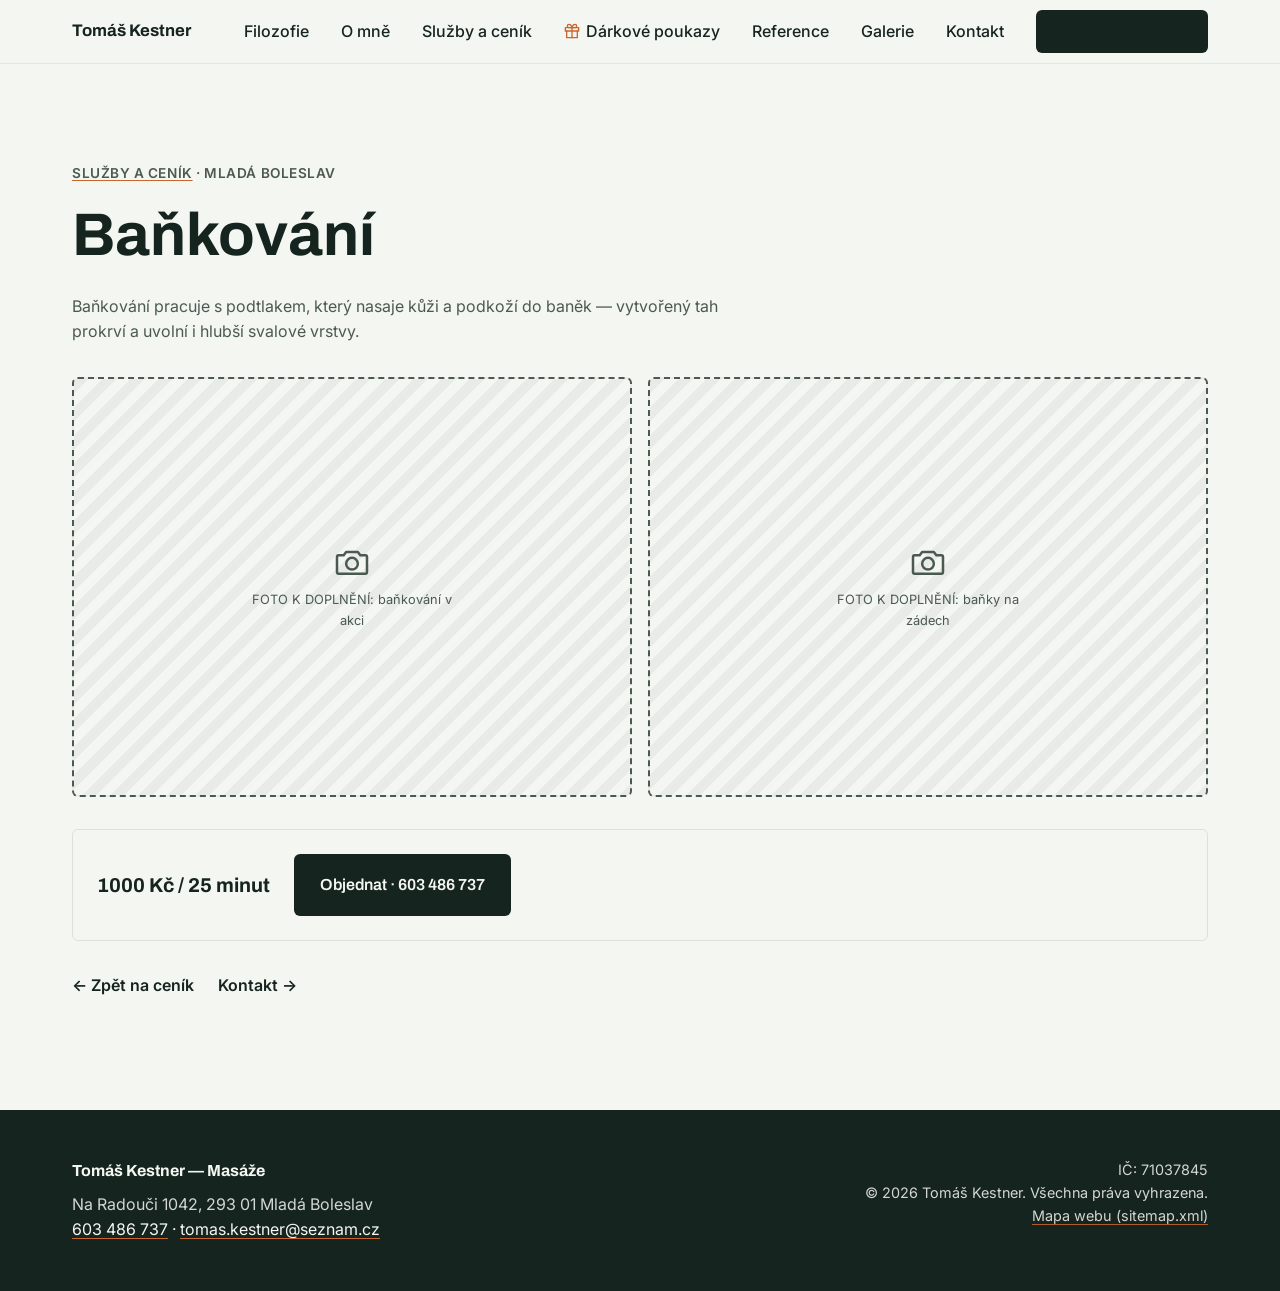
==== sluzby/bankovani.html @ 368ef2bd "Přidat podstránky služeb, redesign Klinický les a aktualizace SEO/skillů Nové /sluzby/*.html pro jed" ====
<!DOCTYPE html>
<html lang="cs">
<head>
  <meta charset="UTF-8">
  <meta name="viewport" content="width=device-width, initial-scale=1.0">
  <title>Baňkování Mladá Boleslav — Tomáš Kestner</title>
  <meta name="description" content="Baňkování v Mladé Boleslavi — prokrvení a uvolnění hlubokých svalových vrstev. 1000 Kč / 25 minut.">

  <!-- TODO: nahradit finální doménou při nasazení (canonical, og:url, og:image) -->
  <link rel="canonical" href="https://www.example.com/sluzby/bankovani.html">

  <meta property="og:title" content="Baňkování — Tomáš Kestner">
  <meta property="og:description" content="Prokrvení a uvolnění hlubokých svalových vrstev. 1000 Kč / 25 minut.">
  <meta property="og:image" content="https://www.example.com/og-image.jpg">
  <meta property="og:type" content="website">
  <meta property="og:locale" content="cs_CZ">
  <meta property="og:url" content="https://www.example.com/sluzby/bankovani.html">
  <meta name="twitter:card" content="summary_large_image">

  <link rel="icon" type="image/svg+xml" href="../assets/icons/favicon.svg">
  <link rel="icon" type="image/png" sizes="32x32" href="../assets/icons/favicon-32.png">
  <link rel="apple-touch-icon" href="../apple-touch-icon.png">

  <link rel="preconnect" href="https://fonts.googleapis.com">
  <link rel="preconnect" href="https://fonts.gstatic.com" crossorigin>
  <link
    rel="preload"
    as="style"
    href="https://fonts.googleapis.com/css2?family=Archivo:wght@700;800&family=Inter:wght@400;500;600&display=swap"
    onload="this.onload=null;this.rel='stylesheet'"
  >
  <noscript>
    <link rel="stylesheet" href="https://fonts.googleapis.com/css2?family=Archivo:wght@700;800&family=Inter:wght@400;500;600&display=swap">
  </noscript>

  <link rel="stylesheet" href="../styles.css">
</head>
<body>
  <a class="skip-link" href="#hlavni-obsah">Přeskočit na hlavní obsah</a>
  <div class="scroll-progress" id="scroll-progress" aria-hidden="true"></div>

  <header class="site-nav" id="site-nav">
    <div class="container site-nav__inner">
      <a class="site-nav__logo" href="../index.html#hero" aria-label="Tomáš Kestner — masáže, úvod stránky">
        <span>Tomáš Kestner</span>
      </a>

      <button
        class="site-nav__toggle"
        id="nav-toggle"
        type="button"
        aria-expanded="false"
        aria-controls="nav-menu"
      >
        <span class="sr-only">Otevřít menu</span>
        <span class="site-nav__toggle-icon" aria-hidden="true"></span>
      </button>

      <nav aria-label="Hlavní navigace" class="site-nav__nav">
        <ul class="site-nav__menu" id="nav-menu">
          <li><a href="../index.html#filozofie">Filozofie</a></li>
          <li><a href="../index.html#o-mne">O mně</a></li>
          <li><a href="../index.html#sluzby-cenik">Služby a ceník</a></li>
          <li>
            <a class="site-nav__menu-gift" href="../index.html#darkove-poukazy">
              <svg class="site-nav__gift-icon" width="16" height="16" viewBox="0 0 24 24" fill="none" stroke="currentColor" stroke-width="2" stroke-linecap="round" stroke-linejoin="round" aria-hidden="true">
                <polyline points="20 12 20 22 4 22 4 12"></polyline>
                <rect x="2" y="7" width="20" height="5"></rect>
                <line x1="12" y1="22" x2="12" y2="7"></line>
                <path d="M12 7H7.5a2.5 2.5 0 0 1 0-5C11 2 12 7 12 7z"></path>
                <path d="M12 7h4.5a2.5 2.5 0 0 0 0-5C13 2 12 7 12 7z"></path>
              </svg>
              Dárkové poukazy
            </a>
          </li>
          <li><a href="../index.html#reference">Reference</a></li>
          <li><a href="../index.html#galerie">Galerie</a></li>
          <li><a href="../index.html#kontakt">Kontakt</a></li>
          <li class="site-nav__menu-cta">
            <a class="btn btn-primary" href="tel:+420603486737">Zavolat · 603 486 737</a>
          </li>
        </ul>
      </nav>
    </div>
  </header>

  <main id="hlavni-obsah">
    <section class="sluzba-detail">
      <div class="container">
        <p class="section-eyebrow"><a href="../index.html#sluzby-cenik">Služby a ceník</a> · Mladá Boleslav</p>
        <h1>Baňkování</h1>

        <p class="sluzba-detail__intro">
          Baňkování pracuje s podtlakem, který nasaje kůži a podkoží do
          baněk — vytvořený tah prokrví a uvolní i hlubší svalové vrstvy.
        </p>

        <div class="sluzba-detail__media-grid">
          <!-- TODO: nahradit reálnými fotkami, min. šířka 1200px, poměr 4:3 -->
          <div class="photo-placeholder" role="img" aria-label="FOTO K DOPLNĚNÍ: baňkování v akci">
            <svg class="photo-placeholder__icon" viewBox="0 0 24 24" fill="none" stroke="currentColor" stroke-width="1.5" stroke-linecap="round" stroke-linejoin="round" aria-hidden="true">
              <path d="M4 8h3l1.5-2h7L17 8h3a1 1 0 0 1 1 1v9a1 1 0 0 1-1 1H4a1 1 0 0 1-1-1V9a1 1 0 0 1 1-1z"></path>
              <circle cx="12" cy="13" r="3.5"></circle>
            </svg>
            <p class="photo-placeholder__caption">FOTO K DOPLNĚNÍ: baňkování v akci</p>
          </div>
          <div class="photo-placeholder" role="img" aria-label="FOTO K DOPLNĚNÍ: baňky na zádech">
            <svg class="photo-placeholder__icon" viewBox="0 0 24 24" fill="none" stroke="currentColor" stroke-width="1.5" stroke-linecap="round" stroke-linejoin="round" aria-hidden="true">
              <path d="M4 8h3l1.5-2h7L17 8h3a1 1 0 0 1 1 1v9a1 1 0 0 1-1 1H4a1 1 0 0 1-1-1V9a1 1 0 0 1 1-1z"></path>
              <circle cx="12" cy="13" r="3.5"></circle>
            </svg>
            <p class="photo-placeholder__caption">FOTO K DOPLNĚNÍ: baňky na zádech</p>
          </div>
        </div>

        <div class="sluzba-detail__price-cta">
          <p class="sluzba-detail__price">1000 Kč / 25 minut</p>
          <a class="btn btn-primary" href="tel:+420603486737">Objednat · 603 486 737</a>
        </div>

        <div class="sluzba-detail__back-links">
          <a href="../index.html#sluzby-cenik">← Zpět na ceník</a>
          <a href="../index.html#kontakt">Kontakt →</a>
        </div>
      </div>
    </section>
  </main>

  <footer class="site-footer">
    <div class="container site-footer__inner">
      <div>
        <p class="site-footer__brand">Tomáš Kestner — Masáže</p>
        <address>Na Radouči 1042, 293 01 Mladá Boleslav</address>
        <p>
          <a href="tel:+420603486737">603 486 737</a> ·
          <a href="mailto:tomas.kestner@seznam.cz">tomas.kestner@seznam.cz</a>
        </p>
      </div>
      <div class="site-footer__legal">
        <p>IČ: 71037845</p>
        <p>© <span id="footer-year">2026</span> Tomáš Kestner. Všechna práva vyhrazena.</p>
        <p><a href="../sitemap.xml">Mapa webu (sitemap.xml)</a></p>
      </div>
    </div>
  </footer>

  <div class="sticky-cta" id="sticky-cta">
    <a class="btn btn-primary btn-block" href="tel:+420603486737">Zavolat</a>
    <a class="btn btn-secondary btn-block" href="mailto:tomas.kestner@seznam.cz">Napsat</a>
  </div>

  <script src="../script.js" defer></script>
</body>
</html>
---- styles.css ----
/* =========================================================
   Masáže Kestner — styles.css
   Design tokeny jsou závazné (viz CLAUDE.md) — neměnit bez schválení.
   ========================================================= */

/* ---------- Reset ---------- */
*,
*::before,
*::after {
  box-sizing: border-box;
}

html {
  -webkit-text-size-adjust: 100%;
  scroll-behavior: smooth;
}

@media (prefers-reduced-motion: reduce) {
  html {
    scroll-behavior: auto;
  }
  *,
  *::before,
  *::after {
    animation-duration: 0.001ms !important;
    animation-iteration-count: 1 !important;
    transition-duration: 0.001ms !important;
    scroll-behavior: auto !important;
  }
}

body,
h1,
h2,
h3,
p,
figure,
blockquote,
dl,
dd {
  margin: 0;
}

ul,
ol {
  margin: 0;
  padding: 0;
  list-style: none;
}

img,
picture,
svg {
  display: block;
  max-width: 100%;
}

button,
input,
textarea,
select {
  font: inherit;
  color: inherit;
}

a {
  color: inherit;
}

/* ---------- Design tokeny ---------- */
:root {
  /* Podklad */
  --paper: #f4f6f2;
  --ink: #16241f;
  --ink-soft: #4b5a50;

  /* Akcent — jeden, tlumený rezavý (tejpovací páska / klinická preciznost) */
  --accent: #c9662e;
  --accent-deep: #a34f1f;

  /* Flow-line — jemný jednobarevný přechod akcent → accent-deep, jen jako linka/podtržení,
     nikdy plošné pozadí */
  --flow-line: linear-gradient(115deg, var(--accent) 0%, var(--accent-deep) 100%);

  /* Funkční stavové barvy formuláře — nezávislé na brand akcentu (zelená=OK/červená=chyba
     je běžná UX konvence, ne součást brand identity) */
  --success: #3f7d3a;
  --error: #b3261e;

  /* Spacing scale — 8px base grid */
  --space-1: 8px;
  --space-2: 16px;
  --space-3: 24px;
  --space-4: 32px;
  --space-6: 48px;
  --space-8: 64px;
  --space-12: 96px;
  --space-16: 128px;

  /* Typografie */
  --font-display: "Archivo", "Segoe UI", sans-serif;
  --font-body: "Inter", "Segoe UI", sans-serif;

  /* Rozměry */
  --radius: 6px;
  --container-max: 1200px;
  --nav-height: 64px;
  --nav-height-mobile: 64px;

  /* --ink na --paper dává 14.8:1 (WCAG), focus ring proto stojí na --ink.
     Na tmavých plochách (footer/final-cta) se přebarví na --paper, viz níže. */
  --focus-ring: 3px solid var(--ink);
}

/* ---------- Základ ---------- */
body {
  background: var(--paper);
  color: var(--ink);
  font-family: var(--font-body);
  font-size: 16px;
  line-height: 1.6;
  -webkit-font-smoothing: antialiased;
}

h1,
h2,
h3 {
  font-family: var(--font-display);
  font-weight: 700;
  line-height: 1.15;
  color: var(--ink);
}

h1 {
  font-size: clamp(2.2rem, 5vw + 1rem, 3.75rem);
}

h2 {
  font-size: clamp(1.6rem, 3vw + 1rem, 2.5rem);
}

h3 {
  font-size: clamp(1.15rem, 1.2vw + 1rem, 1.5rem);
}

p {
  max-width: 65ch;
}

/* ---------- Přístupnost: focus, skip-link ---------- */
:focus-visible {
  outline: var(--focus-ring);
  outline-offset: 3px;
  border-radius: 2px;
}

/* Tmavé plochy (ink pozadí) — focus ring přebarvit na paper, ať zůstane
   viditelný (ink na ink by zmizel). */
.site-footer :focus-visible,
.final-cta :focus-visible,
.stat-card :focus-visible {
  outline-color: var(--paper);
}

.skip-link {
  position: absolute;
  left: var(--space-2);
  top: -100px;
  background: var(--ink);
  color: var(--paper);
  padding: var(--space-2) var(--space-3);
  border-radius: var(--radius);
  z-index: 1000;
  transition: top 0.2s ease;
}

.skip-link:focus {
  top: var(--space-2);
}

.sr-only {
  position: absolute;
  width: 1px;
  height: 1px;
  padding: 0;
  margin: -1px;
  overflow: hidden;
  clip: rect(0, 0, 0, 0);
  white-space: nowrap;
  border: 0;
}

/* ---------- Layout utility ---------- */
.container {
  width: 100%;
  max-width: var(--container-max);
  margin-inline: auto;
  padding-inline: var(--space-2);
}

@media (min-width: 768px) {
  .container {
    padding-inline: var(--space-4);
  }
}

section {
  padding-block: var(--space-8);
}

@media (min-width: 768px) {
  section {
    padding-block: var(--space-12);
  }
}

.section-heading {
  display: inline-block;
  position: relative;
  margin-bottom: var(--space-4);
}

.section-heading::after {
  content: "";
  display: block;
  height: 4px;
  width: 64px;
  margin-top: var(--space-1);
  background: var(--flow-line);
  border-radius: 2px;
}

.section-eyebrow {
  display: inline-block;
  font-family: var(--font-body);
  font-weight: 600;
  font-size: 0.85rem;
  letter-spacing: 0.04em;
  text-transform: uppercase;
  color: var(--ink-soft);
  margin-bottom: var(--space-2);
}

/* ---------- Scroll-progress indikátor (energy-flow akcent) ---------- */
.scroll-progress {
  position: fixed;
  top: 0;
  left: 0;
  height: 3px;
  width: 0%;
  background: var(--flow-line);
  z-index: 1100;
  transition: width 0.1s linear;
}

@media (prefers-reduced-motion: reduce) {
  .scroll-progress {
    transition: none;
  }
}

/* ---------- Tlačítka / CTA (viz .claude/skills/cta-globalni) ---------- */
.btn {
  display: inline-flex;
  align-items: center;
  justify-content: center;
  gap: var(--space-1);
  font-family: var(--font-display);
  font-weight: 600;
  font-size: 1rem;
  text-decoration: none;
  padding: var(--space-2) var(--space-3);
  border-radius: var(--radius);
  border: 2px solid transparent;
  cursor: pointer;
  transition: background 0.2s ease, color 0.2s ease, border-color 0.2s ease,
    transform 0.15s ease;
}

@media (prefers-reduced-motion: reduce) {
  .btn {
    transition: none;
  }
}

.btn-primary {
  background: var(--ink);
  color: var(--paper);
}

.btn-primary:hover,
.btn-primary:focus-visible {
  background: var(--flow-line);
  color: var(--ink);
}

.btn-secondary {
  background: transparent;
  color: var(--ink);
  border-color: var(--ink-soft);
}

.btn-secondary:hover,
.btn-secondary:focus-visible {
  border-color: var(--accent-deep);
  color: var(--ink);
}

.btn-block {
  width: 100%;
}

/* ---------- Fotografický placeholder (chybějící reálné fotky) ----------
   Vkládá se dovnitř existujících wrapperů, které už mají aspect-ratio
   (.hero__media, .o-mne__media, .gallery-item, .service-card__media) —
   sám nemá vlastní aspect-ratio, dědí rozměr z wrapperu. Záměrně statický
   (bez hover/reveal pohybu) a vizuálně nápadný jako zástupný obsah, ne
   jako hotová fotka. */
.photo-placeholder {
  width: 100%;
  height: 100%;
  display: flex;
  flex-direction: column;
  align-items: center;
  justify-content: center;
  gap: var(--space-1);
  background: repeating-linear-gradient(
    135deg,
    rgba(22, 36, 31, 0.05) 0 10px,
    transparent 10px 20px
  );
  border: 2px dashed var(--ink-soft);
  border-radius: var(--radius);
  color: var(--ink-soft);
  text-align: center;
  padding: var(--space-2);
}

.photo-placeholder__icon {
  width: 40px;
  height: 40px;
  flex-shrink: 0;
}

.photo-placeholder__caption {
  font-size: 0.8rem;
  max-width: 28ch;
}

/* ---------- Responsive images utility ---------- */
.img-cover {
  width: 100%;
  height: 100%;
  object-fit: cover;
}

/* ---------- Anchor offset kvůli sticky navu ---------- */
section[id],
main[id] {
  scroll-margin-top: var(--nav-height-mobile);
}

@media (min-width: 768px) {
  section[id],
  main[id] {
    scroll-margin-top: var(--nav-height);
  }
}

/* ---------- Scroll-reveal (viz script.js scrollReveal()) ----------
   .js-reveal-ready se přidává na <html> synchronně na startu script.js —
   dokud JS neběží (vypnutý JS, pomalé připojení, chyba), [data-reveal]
   prvky zůstávají plně viditelné. Skrytí platí JEN pod touto třídou, takže
   obsah nikdy nezůstane trvale neviditelný. Existující globální
   prefers-reduced-motion blok výše (nuluje transition-duration) tohle
   pokrývá automaticky — žádná zvláštní výjimka netřeba. */
.js-reveal-ready [data-reveal] {
  opacity: 0;
  transform: translateY(16px);
  transition: opacity 0.5s ease, transform 0.5s ease;
  transition-delay: calc(var(--reveal-index, 0) * 80ms);
}

.js-reveal-ready [data-reveal].is-visible {
  opacity: 1;
  transform: none;
}

/* =========================================================
   Sticky navigace
   ========================================================= */
.site-nav {
  position: sticky;
  top: 0;
  z-index: 1000;
  background: var(--paper);
  border-bottom: 1px solid rgba(22, 36, 31, 0.08);
  height: var(--nav-height-mobile);
  display: flex;
  align-items: center;
}

@media (min-width: 768px) {
  .site-nav {
    height: var(--nav-height);
  }
}

.site-nav__inner {
  display: flex;
  align-items: center;
  justify-content: space-between;
  width: 100%;
}

.site-nav__logo {
  display: flex;
  align-items: center;
  gap: var(--space-1);
  font-family: var(--font-display);
  font-weight: 700;
  font-size: 1.05rem;
  text-decoration: none;
  color: var(--ink);
}

/* Hamburger toggle — viditelný jen na mobilu */
.site-nav__toggle {
  display: inline-flex;
  align-items: center;
  justify-content: center;
  width: 40px;
  height: 40px;
  background: none;
  border: none;
  cursor: pointer;
  border-radius: var(--radius);
}

.site-nav__toggle-icon,
.site-nav__toggle-icon::before,
.site-nav__toggle-icon::after {
  display: block;
  width: 22px;
  height: 2px;
  background: var(--ink);
  border-radius: 2px;
  position: relative;
  transition: transform 0.2s ease, opacity 0.2s ease;
}

.site-nav__toggle-icon::before,
.site-nav__toggle-icon::after {
  content: "";
  position: absolute;
  left: 0;
}

.site-nav__toggle-icon::before {
  top: -7px;
}

.site-nav__toggle-icon::after {
  top: 7px;
}

.site-nav__toggle[aria-expanded="true"] .site-nav__toggle-icon {
  background: transparent;
}

.site-nav__toggle[aria-expanded="true"] .site-nav__toggle-icon::before {
  top: 0;
  transform: rotate(45deg);
}

.site-nav__toggle[aria-expanded="true"] .site-nav__toggle-icon::after {
  top: 0;
  transform: rotate(-45deg);
}

.site-nav__nav {
  position: absolute;
  top: var(--nav-height-mobile);
  left: 0;
  right: 0;
  background: var(--paper);
  border-bottom: 1px solid rgba(22, 36, 31, 0.08);
  max-height: 0;
  overflow: hidden;
  transition: max-height 0.25s ease;
}

.site-nav__nav.is-open {
  max-height: 480px;
}

@media (prefers-reduced-motion: reduce) {
  .site-nav__nav,
  .site-nav__toggle-icon,
  .site-nav__toggle-icon::before,
  .site-nav__toggle-icon::after {
    transition: none;
  }
}

.site-nav__menu {
  display: flex;
  flex-direction: column;
  padding: var(--space-2) var(--space-2) var(--space-3);
  gap: var(--space-2);
}

.site-nav__menu a {
  text-decoration: none;
  font-weight: 500;
  color: var(--ink);
  display: inline-block;
  padding: var(--space-1) 0;
}

.site-nav__menu a:hover {
  text-decoration: underline;
  text-decoration-color: var(--accent);
  text-underline-offset: 3px;
}

/* Zdrženlivé odlišení odkazu na Dárkové poukazy — jen malá ikonka v akcentové
   barvě, žádný badge/glow/pill, text stejný jako ostatní položky menu. */
.site-nav__menu a.site-nav__menu-gift {
  display: inline-flex;
  align-items: center;
  gap: 6px;
}

.site-nav__gift-icon {
  color: var(--accent);
  flex-shrink: 0;
}

.site-nav__menu-cta {
  margin-top: var(--space-1);
}

.site-nav__menu-cta .btn {
  width: 100%;
}

@media (min-width: 768px) {
  .site-nav__toggle {
    display: none;
  }

  .site-nav__nav {
    position: static;
    max-height: none;
    overflow: visible;
    border-bottom: none;
    background: transparent;
    width: auto;
  }

  .site-nav__menu {
    flex-direction: row;
    align-items: center;
    padding: 0;
    gap: var(--space-4);
  }

  .site-nav__menu-cta {
    margin-top: 0;
  }

  .site-nav__menu-cta .btn {
    width: auto;
    padding: var(--space-1) var(--space-2);
    font-size: 0.9rem;
  }
}

/* =========================================================
   Hero
   ========================================================= */
.hero {
  padding-block: var(--space-6) var(--space-8);
}

.hero__inner {
  display: grid;
  gap: var(--space-6);
  align-items: center;
}

@media (min-width: 1024px) {
  .hero {
    padding-block: var(--space-12);
  }

  .hero__inner {
    grid-template-columns: 1.1fr 1fr;
    gap: var(--space-8);
  }
}

.hero h1 {
  margin-bottom: var(--space-2);
}

.hero__subtitle {
  color: var(--ink-soft);
  font-size: 1.1rem;
  max-width: 56ch;
  margin-bottom: var(--space-4);
}

.hero__cta {
  display: flex;
  flex-wrap: wrap;
  gap: var(--space-2);
}

.hero__media {
  aspect-ratio: 4 / 3;
  border-radius: var(--radius);
  overflow: hidden;
}

/* Vstupní animace hero obsahu — load-time, ne scroll-triggered, čisté CSS
   (žádný JS potřeba). Pokryto existujícím globálním prefers-reduced-motion
   blokem výše beze změny. */
.hero__content > * {
  animation: hero-in 0.6s ease both;
}

.hero__content .section-eyebrow {
  animation-delay: 0s;
}

.hero__content h1 {
  animation-delay: 0.08s;
}

.hero__content .hero__subtitle {
  animation-delay: 0.16s;
}

.hero__content .hero__cta {
  animation-delay: 0.24s;
}

@keyframes hero-in {
  from {
    opacity: 0;
    transform: translateY(12px);
  }
  to {
    opacity: 1;
    transform: none;
  }
}

/* =========================================================
   Filozofie
   ========================================================= */
.filozofie__intro {
  color: var(--ink-soft);
  font-size: 1.1rem;
  max-width: 65ch;
  margin-bottom: var(--space-6);
}

.process {
  position: relative;
  display: grid;
  gap: var(--space-6);
  margin-bottom: var(--space-6);
}

/* Spojnice mezi kroky — energy-flow akcent, ne pozadí */
.process::before {
  content: "";
  position: absolute;
  background: var(--flow-line);
  z-index: 0;
  left: 27px;
  top: 28px;
  bottom: 28px;
  width: 3px;
}

.process__step {
  position: relative;
  z-index: 1;
  padding-left: 72px;
}

.process__num {
  position: absolute;
  left: 0;
  top: 0;
  display: inline-flex;
  align-items: center;
  justify-content: center;
  width: 56px;
  height: 56px;
  border-radius: 50%;
  background: var(--paper);
  border: 2px solid var(--ink);
  font-family: ui-monospace, "SF Mono", Menlo, Consolas, monospace;
  font-weight: 600;
  font-size: 0.95rem;
}

.process__step h3 {
  margin-bottom: var(--space-1);
}

.process__step p {
  color: var(--ink-soft);
}

.filozofie__balance {
  position: relative;
  max-width: 65ch;
  margin: 0 auto var(--space-6);
  padding-left: var(--space-4);
  border-left: 3px solid transparent;
  border-image: var(--flow-line) 1;
}

.filozofie__balance p {
  font-family: var(--font-display);
  font-size: 1.25rem;
  font-weight: 600;
  color: var(--ink);
}

.filozofie__balance cite {
  display: block;
  margin-top: var(--space-1);
  font-family: var(--font-body);
  font-size: 0.9rem;
  font-style: normal;
  color: var(--ink-soft);
}

.filozofie__cta {
  display: flex;
  justify-content: center;
  padding-top: var(--space-2);
}

@media (min-width: 768px) {
  .process {
    grid-template-columns: repeat(3, 1fr);
    gap: var(--space-4);
  }

  .process::before {
    left: 16.66%;
    right: 16.66%;
    top: 28px;
    bottom: auto;
    height: 3px;
    width: auto;
  }

  .process__step {
    padding-left: 0;
    padding-top: 72px;
  }

  .process__num {
    left: 50%;
    transform: translateX(-50%);
  }

  .process__step h3,
  .process__step p {
    text-align: center;
  }

  .process__step p {
    margin-inline: auto;
  }
}

/* =========================================================
   O mně
   ========================================================= */
.o-mne__inner {
  display: grid;
  gap: var(--space-6);
}

@media (min-width: 1024px) {
  .o-mne__inner {
    grid-template-columns: 1.2fr 1fr;
    gap: var(--space-8);
    align-items: start;
  }
}

.o-mne__content p {
  color: var(--ink-soft);
  max-width: 62ch;
  margin-bottom: var(--space-4);
}

.o-mne__media {
  aspect-ratio: 3 / 4;
  border-radius: var(--radius);
  overflow: hidden;
  max-width: 420px;
}

.timeline {
  position: relative;
  display: flex;
  flex-direction: column;
  gap: var(--space-3);
}

.timeline::before {
  content: "";
  position: absolute;
  left: 3px;
  top: 6px;
  bottom: 6px;
  width: 3px;
  background: var(--flow-line);
}

.timeline__item {
  position: relative;
  padding-left: var(--space-4);
  display: flex;
  flex-direction: column;
}

.timeline__item::before {
  content: "";
  position: absolute;
  left: -3px;
  top: 4px;
  width: 9px;
  height: 9px;
  border-radius: 50%;
  background: var(--ink);
}

.timeline__year {
  font-family: var(--font-display);
  font-weight: 700;
  font-size: 0.95rem;
  color: var(--ink);
}

.timeline__label {
  color: var(--ink);
}

/* =========================================================
   Služby a ceník
   ========================================================= */
.services-grid {
  display: grid;
  grid-template-columns: 1fr;
  gap: var(--space-3);
  margin-bottom: var(--space-6);
}

@media (min-width: 768px) {
  .services-grid {
    grid-template-columns: repeat(3, 1fr);
    gap: var(--space-4);
  }
}

.service-card {
  position: relative;
  height: 100%;
  display: flex;
  flex-direction: column;
  gap: var(--space-1);
  padding: var(--space-3);
  background: #fff;
  border: 1px solid rgba(22, 36, 31, 0.1);
  border-radius: var(--radius);
  border-top: 3px solid transparent;
  transition: border-color 0.2s ease, transform 0.15s ease;
}

.service-card__media {
  aspect-ratio: 16 / 10;
  border-radius: var(--radius);
  overflow: hidden;
  margin-bottom: var(--space-1);
}

.service-card:hover,
.service-card:focus-within {
  border-top-color: var(--accent);
  transform: translateY(-2px);
}

@media (prefers-reduced-motion: reduce) {
  .service-card {
    transition: none;
  }
  .service-card:hover,
  .service-card:focus-within {
    transform: none;
  }
}

.service-card p {
  color: var(--ink-soft);
  font-size: 0.95rem;
}

.service-card__price {
  font-family: var(--font-display);
  font-weight: 700;
  color: var(--ink) !important;
  margin-top: auto;
  padding-top: var(--space-1);
}

.service-card__cta-row {
  display: flex;
  flex-wrap: wrap;
  gap: var(--space-1) var(--space-2);
}

.service-card__cta {
  color: var(--ink);
  font-weight: 600;
  text-decoration: none;
  font-size: 0.9rem;
}

.service-card__cta:hover {
  text-decoration: underline;
}

.service-card__cta--secondary {
  color: var(--ink-soft);
  font-weight: 500;
}

.service-card--featured {
  border-color: var(--accent);
  background: linear-gradient(180deg, rgba(201, 102, 46, 0.08), transparent 40%);
}

/* Plné --ink pozadí místo --flow-line: gradient s --ink textem u tlumeného rezavého
   akcentu vychází cca 4.1:1 (pod 4.5:1 pro drobný text), plná --ink/--paper dvojice dává
   jisté vysoké skóre a je i vizuálně silnější. */
.service-card__badge {
  position: absolute;
  top: var(--space-2);
  right: var(--space-2);
  background: var(--ink);
  color: var(--paper);
  font-size: 0.75rem;
  font-weight: 700;
  padding: 3px 10px;
  border-radius: 999px;
}

/* =========================================================
   Dárkové poukazy — asymetrický split, ne třetí instance card-gridu
   (services i stats už jsou 2 instance stejného vzoru)
   ========================================================= */
.poukazy__inner {
  display: grid;
  gap: var(--space-6);
  align-items: center;
}

@media (min-width: 1024px) {
  .poukazy__inner {
    grid-template-columns: 1.2fr 1fr;
    gap: var(--space-8);
  }
}

.poukazy__content p {
  color: var(--ink-soft);
  max-width: 55ch;
  margin-bottom: var(--space-3);
}

.poukazy__cta {
  display: flex;
  flex-wrap: wrap;
  gap: var(--space-2);
}

/* Čistě CSS "útržek poukazu" — dashed perforace + dva půlkruhové zářezy
   vystřižené barvou pozadí sekce, ne fotka ani ikona dárkové krabičky */
.poukazy__voucher {
  position: relative;
  display: flex;
  flex-direction: column;
  align-items: center;
  justify-content: center;
  gap: var(--space-1);
  min-height: 180px;
  padding: var(--space-4);
  background: #fff;
  border: 2px solid var(--ink);
  border-radius: var(--radius);
  text-align: center;
}

.poukazy__voucher::before {
  content: "";
  position: absolute;
  top: var(--space-2);
  bottom: var(--space-2);
  left: 24%;
  border-left: 2px dashed var(--ink-soft);
}

.poukazy__voucher::after {
  content: "";
  position: absolute;
  left: calc(24% - 10px);
  top: -10px;
  width: 20px;
  height: 20px;
  background: var(--paper);
  border-radius: 50%;
  box-shadow: 0 calc(100% + 20px) 0 0 var(--paper);
}

.poukazy__voucher-label {
  font-family: var(--font-display);
  font-weight: 700;
  font-size: 1.1rem;
  color: var(--ink);
}

.poukazy__voucher-value {
  font-size: 0.9rem;
  font-weight: 600;
  color: var(--accent-deep);
}

/* =========================================================
   Zkušenosti (Reference — faktová varianta, viz TODO v HTML)
   ========================================================= */
.zkusenosti__intro {
  color: var(--ink-soft);
  max-width: 60ch;
  margin-bottom: var(--space-4);
}

.stats-grid {
  display: grid;
  grid-template-columns: repeat(auto-fit, minmax(200px, 1fr));
  gap: var(--space-3);
}

.stat-card {
  display: flex;
  flex-direction: column;
  gap: var(--space-1);
  padding: var(--space-3);
  background: var(--ink);
  color: var(--paper);
  border-radius: var(--radius);
  border-bottom: 4px solid transparent;
  border-image: var(--flow-line) 1;
}

.stat-card__value {
  font-family: var(--font-display);
  font-weight: 700;
  font-size: 1.6rem;
}

.stat-card__label {
  font-size: 0.9rem;
  opacity: 0.85;
}

/* =========================================================
   Galerie
   ========================================================= */
.galerie__intro {
  color: var(--ink-soft);
  max-width: 60ch;
  margin-bottom: var(--space-4);
}

.gallery-grid {
  display: grid;
  grid-template-columns: repeat(2, 1fr);
  gap: var(--space-2);
}

@media (min-width: 768px) {
  .gallery-grid {
    grid-template-columns: repeat(3, 1fr);
    gap: var(--space-3);
  }
}

.gallery-item {
  display: block;
  width: 100%;
  aspect-ratio: 1 / 1;
  border-radius: var(--radius);
  overflow: hidden;
  border: none;
  padding: 0;
  cursor: pointer;
  background: var(--ink);
}

/* Dlaždice bez reálné fotky ještě nejsou klikatelné (lightbox nemá co
   otevřít) — vizuálně i sémanticky se to odlišuje: obyčejný <div>, ne
   <button>, žádný pointer kurzor. */
.gallery-item--placeholder {
  cursor: default;
  background: transparent;
}

.gallery-item img {
  transition: transform 0.25s ease;
}

.gallery-item:hover img,
.gallery-item:focus-visible img {
  transform: scale(1.04);
}

@media (prefers-reduced-motion: reduce) {
  .gallery-item img {
    transition: none;
  }
  .gallery-item:hover img,
  .gallery-item:focus-visible img {
    transform: none;
  }
}

/* Lightbox — nativní <dialog>, žádná knihovna */
.lightbox {
  border: none;
  padding: 0;
  background: transparent;
  max-width: 100vw;
  max-height: 100vh;
  width: 100%;
  height: 100%;
}

.lightbox[open] {
  display: flex;
  align-items: center;
  justify-content: center;
}

.lightbox::backdrop {
  background: rgba(22, 36, 31, 0.92);
}

.lightbox__img {
  max-width: min(92vw, 1100px);
  max-height: 88vh;
  width: auto;
  height: auto;
  object-fit: contain;
  border-radius: var(--radius);
}

.lightbox__close,
.lightbox__nav {
  position: fixed;
  background: rgba(250, 247, 240, 0.15);
  color: var(--paper);
  border: none;
  border-radius: 50%;
  width: 48px;
  height: 48px;
  font-size: 1.5rem;
  line-height: 1;
  cursor: pointer;
  display: inline-flex;
  align-items: center;
  justify-content: center;
}

.lightbox__close:hover,
.lightbox__nav:hover,
.lightbox__close:focus-visible,
.lightbox__nav:focus-visible {
  background: var(--flow-line);
  color: var(--ink);
}

.lightbox__close {
  top: var(--space-3);
  right: var(--space-3);
}

.lightbox__nav--prev {
  left: var(--space-3);
  top: 50%;
  transform: translateY(-50%);
}

.lightbox__nav--next {
  right: var(--space-3);
  top: 50%;
  transform: translateY(-50%);
}

/* =========================================================
   Finální CTA — poslední příležitost před kontaktem
   ========================================================= */
.final-cta {
  background: var(--ink);
  color: var(--paper);
}

.final-cta__inner {
  display: flex;
  flex-direction: column;
  align-items: center;
  gap: var(--space-3);
  text-align: center;
}

.final-cta h2 {
  color: var(--paper);
  max-width: 20ch;
}

/* .btn-primary je jinak ink-na-ink na tomto tmavém pozadí — zde obrátit
   na paper pozadí, ať tlačítko zůstane viditelné jako vlastní prvek. */
.final-cta .btn-primary {
  background: var(--paper);
  color: var(--ink);
}

.final-cta .btn-primary:hover,
.final-cta .btn-primary:focus-visible {
  background: var(--flow-line);
  color: var(--ink);
}

.btn-large {
  font-size: 1.15rem;
  padding: var(--space-2) var(--space-4);
}

/* =========================================================
   Lokace & kontakt
   ========================================================= */
.kontakt__inner {
  display: grid;
  gap: var(--space-6);
}

@media (min-width: 1024px) {
  .kontakt__inner {
    grid-template-columns: 1fr 1fr;
    gap: var(--space-8);
  }
}

.kontakt address {
  font-style: normal;
  font-size: 1.1rem;
  margin-bottom: var(--space-2);
}

.kontakt__hours-note {
  color: var(--ink-soft);
  margin-bottom: var(--space-3);
}

.kontakt__direct-cta {
  display: flex;
  flex-wrap: wrap;
  gap: var(--space-2);
  margin-bottom: var(--space-4);
}

.kontakt__map {
  aspect-ratio: 4 / 3;
  border-radius: var(--radius);
  overflow: hidden;
}

.kontakt__map iframe {
  width: 100%;
  height: 100%;
  border: 0;
}

.kontakt__form-wrap h3 {
  margin-bottom: var(--space-3);
}

.contact-form {
  display: flex;
  flex-direction: column;
  gap: var(--space-1);
}

.contact-form label {
  font-weight: 600;
  font-size: 0.9rem;
  margin-top: var(--space-2);
}

.contact-form input,
.contact-form textarea {
  padding: var(--space-2);
  border: 1px solid rgba(22, 36, 31, 0.25);
  border-radius: var(--radius);
  background: #fff;
  font-family: var(--font-body);
}

.contact-form input:invalid:not(:placeholder-shown),
.contact-form textarea:invalid:not(:placeholder-shown) {
  border-color: var(--error);
}

.contact-form__status {
  min-height: 1.5em;
  font-size: 1.25rem;
  font-weight: 700;
  color: var(--success);
}

.contact-form__status.is-error {
  color: var(--error);
}

.contact-form button {
  margin-top: var(--space-2);
}

/* =========================================================
   Podstránky služeb (/sluzby/[slug].html)
   ========================================================= */
.section-eyebrow a {
  color: inherit;
  text-decoration: underline;
  text-decoration-color: var(--accent);
  text-underline-offset: 2px;
}

.sluzba-detail h1 {
  margin-bottom: var(--space-3);
}

.sluzba-detail__intro {
  color: var(--ink-soft);
  max-width: 65ch;
  margin-bottom: var(--space-2);
}

.sluzba-detail__media-grid {
  display: grid;
  grid-template-columns: 1fr;
  gap: var(--space-2);
  margin-block: var(--space-4);
}

@media (min-width: 640px) {
  .sluzba-detail__media-grid {
    grid-template-columns: repeat(auto-fit, minmax(220px, 1fr));
  }
}

.sluzba-detail__media-grid .photo-placeholder {
  aspect-ratio: 4 / 3;
}

.sluzba-detail__price-cta {
  display: flex;
  flex-wrap: wrap;
  align-items: center;
  gap: var(--space-3);
  padding: var(--space-3);
  border: 1px solid rgba(22, 36, 31, 0.1);
  border-radius: var(--radius);
  margin-bottom: var(--space-4);
}

.sluzba-detail__price {
  font-family: var(--font-display);
  font-weight: 700;
  font-size: 1.25rem;
}

.sluzba-detail__back-links {
  display: flex;
  flex-wrap: wrap;
  gap: var(--space-3);
  margin-bottom: var(--space-2);
}

.sluzba-detail__back-links a {
  font-weight: 600;
  text-decoration: none;
  color: var(--ink);
}

.sluzba-detail__back-links a:hover {
  text-decoration: underline;
  text-decoration-color: var(--accent);
}

/* =========================================================
   Footer
   ========================================================= */
.site-footer {
  background: var(--ink);
  color: var(--paper);
  padding-block: var(--space-6);
  /* Prostor pro sticky mobilní CTA lištu, ať ji nezakrývá poslední řádek */
  margin-bottom: 76px;
}

@media (min-width: 768px) {
  .site-footer {
    margin-bottom: 0;
  }
}

.site-footer__inner {
  display: grid;
  gap: var(--space-4);
}

@media (min-width: 768px) {
  .site-footer__inner {
    grid-template-columns: 1fr 1fr;
  }
}

.site-footer address {
  font-style: normal;
  opacity: 0.85;
}

.site-footer a {
  color: var(--paper);
  text-decoration: underline;
  text-decoration-color: var(--accent);
  text-underline-offset: 3px;
}

.site-footer__brand {
  font-family: var(--font-display);
  font-weight: 700;
  margin-bottom: var(--space-1);
}

.site-footer__legal p {
  opacity: 0.85;
  font-size: 0.9rem;
}

@media (min-width: 768px) {
  .site-footer__legal {
    text-align: right;
  }
}

/* =========================================================
   Sticky mobilní CTA lišta
   ========================================================= */
.sticky-cta {
  position: fixed;
  left: 0;
  right: 0;
  bottom: 0;
  z-index: 1050;
  display: none;
  gap: var(--space-2);
  padding: var(--space-2);
  padding-bottom: calc(var(--space-2) + env(safe-area-inset-bottom));
  background: var(--paper);
  border-top: 1px solid rgba(22, 36, 31, 0.12);
  transform: translateY(100%);
  transition: transform 0.2s ease;
}

.sticky-cta.is-visible {
  transform: translateY(0);
}

.sticky-cta.is-focus-hidden {
  transform: translateY(100%);
}

@media (prefers-reduced-motion: reduce) {
  .sticky-cta {
    transition: none;
  }
}

@media (max-width: 767px) {
  .sticky-cta {
    display: flex;
  }
}
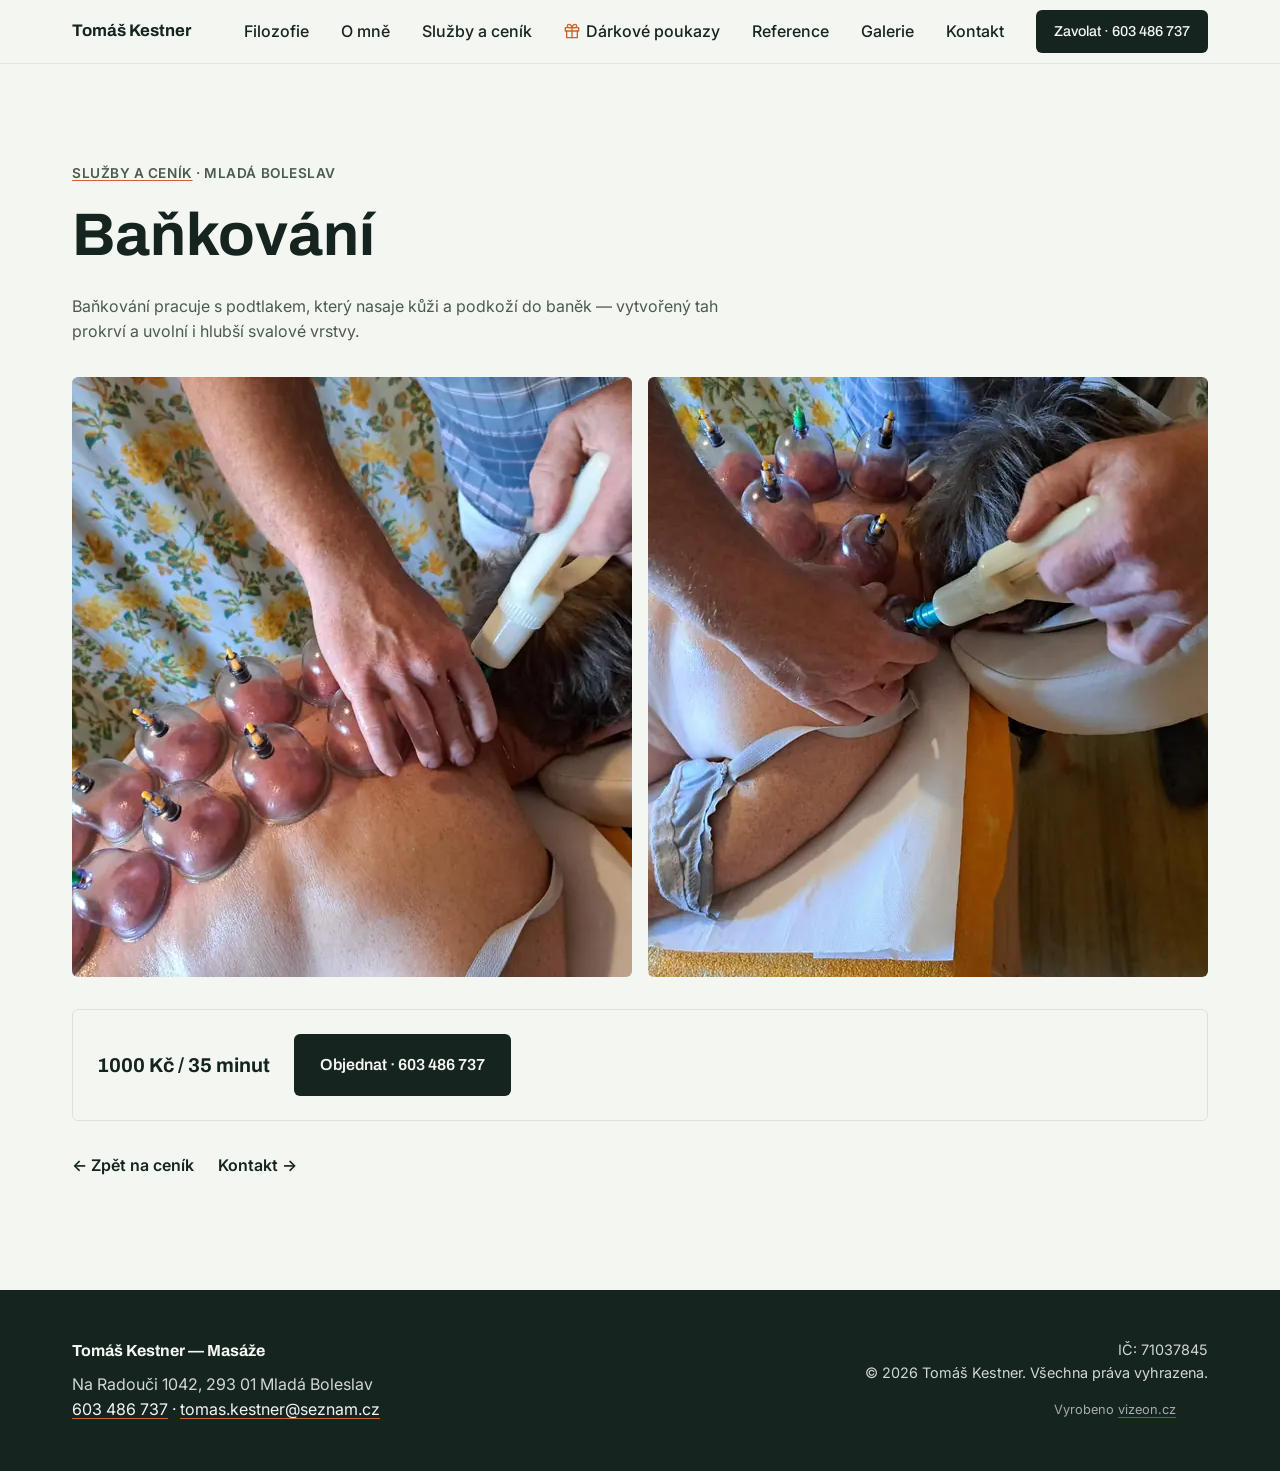
==== commit c8922941: "Přidat reálné fotky, kontaktní formulář (Resend API) a vizuální doladění webu - Reálné fotky klienta" ====
--- a/sluzby/bankovani.html
+++ b/sluzby/bankovani.html
@@ -4,13 +4,13 @@
   <meta charset="UTF-8">
   <meta name="viewport" content="width=device-width, initial-scale=1.0">
   <title>Baňkování Mladá Boleslav — Tomáš Kestner</title>
-  <meta name="description" content="Baňkování v Mladé Boleslavi — prokrvení a uvolnění hlubokých svalových vrstev. 1000 Kč / 25 minut.">
+  <meta name="description" content="Baňkování v Mladé Boleslavi — prokrvení a uvolnění hlubokých svalových vrstev. 1000 Kč / 35 minut.">
 
   <!-- TODO: nahradit finální doménou při nasazení (canonical, og:url, og:image) -->
   <link rel="canonical" href="https://www.example.com/sluzby/bankovani.html">
 
   <meta property="og:title" content="Baňkování — Tomáš Kestner">
-  <meta property="og:description" content="Prokrvení a uvolnění hlubokých svalových vrstev. 1000 Kč / 25 minut.">
+  <meta property="og:description" content="Prokrvení a uvolnění hlubokých svalových vrstev. 1000 Kč / 35 minut.">
   <meta property="og:image" content="https://www.example.com/og-image.jpg">
   <meta property="og:type" content="website">
   <meta property="og:locale" content="cs_CZ">
@@ -96,25 +96,30 @@
         </p>
 
         <div class="sluzba-detail__media-grid">
-          <!-- TODO: nahradit reálnými fotkami, min. šířka 1200px, poměr 4:3 -->
-          <div class="photo-placeholder" role="img" aria-label="FOTO K DOPLNĚNÍ: baňkování v akci">
-            <svg class="photo-placeholder__icon" viewBox="0 0 24 24" fill="none" stroke="currentColor" stroke-width="1.5" stroke-linecap="round" stroke-linejoin="round" aria-hidden="true">
-              <path d="M4 8h3l1.5-2h7L17 8h3a1 1 0 0 1 1 1v9a1 1 0 0 1-1 1H4a1 1 0 0 1-1-1V9a1 1 0 0 1 1-1z"></path>
-              <circle cx="12" cy="13" r="3.5"></circle>
-            </svg>
-            <p class="photo-placeholder__caption">FOTO K DOPLNĚNÍ: baňkování v akci</p>
-          </div>
-          <div class="photo-placeholder" role="img" aria-label="FOTO K DOPLNĚNÍ: baňky na zádech">
-            <svg class="photo-placeholder__icon" viewBox="0 0 24 24" fill="none" stroke="currentColor" stroke-width="1.5" stroke-linecap="round" stroke-linejoin="round" aria-hidden="true">
-              <path d="M4 8h3l1.5-2h7L17 8h3a1 1 0 0 1 1 1v9a1 1 0 0 1-1 1H4a1 1 0 0 1-1-1V9a1 1 0 0 1 1-1z"></path>
-              <circle cx="12" cy="13" r="3.5"></circle>
-            </svg>
-            <p class="photo-placeholder__caption">FOTO K DOPLNĚNÍ: baňky na zádech</p>
-          </div>
+          <figure>
+            <picture>
+              <source type="image/webp" srcset="../assets/img/bankovani-banky-na-zadech-800.webp">
+              <img
+                src="../assets/img/bankovani-banky-na-zadech-800.jpg"
+                width="800" height="600"
+                loading="lazy" decoding="async"
+                alt="Baňkování zad — nasazené baňky na zádech klienta, Tomáš Kestner přidržuje rukou rameno">
+            </picture>
+          </figure>
+          <figure>
+            <picture>
+              <source type="image/webp" srcset="../assets/img/bankovani-nasazeni-banky-800.webp">
+              <img
+                src="../assets/img/bankovani-nasazeni-banky-800.jpg"
+                width="800" height="600"
+                loading="lazy" decoding="async"
+                alt="Nasazení baňky — Tomáš Kestner přisává pumpičkou baňku na rameno klienta, na zádech je už nasazená celá sada">
+            </picture>
+          </figure>
         </div>
 
         <div class="sluzba-detail__price-cta">
-          <p class="sluzba-detail__price">1000 Kč / 25 minut</p>
+          <p class="sluzba-detail__price">1000 Kč / 35 minut</p>
           <a class="btn btn-primary" href="tel:+420603486737">Objednat · 603 486 737</a>
         </div>
 
@@ -139,7 +144,7 @@
       <div class="site-footer__legal">
         <p>IČ: 71037845</p>
         <p>© <span id="footer-year">2026</span> Tomáš Kestner. Všechna práva vyhrazena.</p>
-        <p><a href="../sitemap.xml">Mapa webu (sitemap.xml)</a></p>
+        <p class="site-footer__credit">Vyrobeno <a href="https://vizeon.cz" target="_blank" rel="noopener">vizeon.cz</a></p>
       </div>
     </div>
   </footer>
--- a/styles.css
+++ b/styles.css
@@ -82,6 +82,12 @@
      nikdy plošné pozadí */
   --flow-line: linear-gradient(115deg, var(--accent) 0%, var(--accent-deep) 100%);
 
+  /* Interakční odstíny CTA — odvozené shady --ink / --paper, ne nové brand barvy.
+     Pravidlo: tlačítko při hoveru/kliku nemění barevnou rodinu (tmavé zůstává tmavé,
+     světlé zůstává světlé). --flow-line se na tlačítka jako plošné pozadí nepoužívá. */
+  --ink-hover: #4b5a50; /* = --ink-soft; paper na něm 6.7:1 (AA) */
+  --paper-hover: #dde2d9; /* ink na něm 13.4:1 (AAA) */
+
   /* Funkční stavové barvy formuláře — nezávislé na brand akcentu (zelená=OK/červená=chyba
      je běžná UX konvence, ne součást brand identity) */
   --success: #3f7d3a;
@@ -157,8 +163,7 @@
 /* Tmavé plochy (ink pozadí) — focus ring přebarvit na paper, ať zůstane
    viditelný (ink na ink by zmizel). */
 .site-footer :focus-visible,
-.final-cta :focus-visible,
-.stat-card :focus-visible {
+.final-cta :focus-visible {
   outline-color: var(--paper);
 }
 
@@ -273,6 +278,9 @@
   border-radius: var(--radius);
   border: 2px solid transparent;
   cursor: pointer;
+  /* Mobilní prohlížeče kreslí při tapnutí vlastní barevný overlay — vypnout,
+     zpětnou vazbu na dotek řeší :active stav níže. */
+  -webkit-tap-highlight-color: transparent;
   transition: background 0.2s ease, color 0.2s ease, border-color 0.2s ease,
     transform 0.15s ease;
 }
@@ -283,15 +291,22 @@
   }
 }
 
+/* Stisk: jednotná fyzická odezva (posun o 1px), žádná změna barvy — barvu drží
+   vždy hover/active pravidlo dané varianty tlačítka. */
+.btn:active {
+  transform: translateY(1px);
+}
+
 .btn-primary {
   background: var(--ink);
   color: var(--paper);
 }
 
 .btn-primary:hover,
-.btn-primary:focus-visible {
-  background: var(--flow-line);
-  color: var(--ink);
+.btn-primary:focus-visible,
+.btn-primary:active {
+  background: var(--ink-hover);
+  color: var(--paper);
 }
 
 .btn-secondary {
@@ -301,8 +316,10 @@
 }
 
 .btn-secondary:hover,
-.btn-secondary:focus-visible {
-  border-color: var(--accent-deep);
+.btn-secondary:focus-visible,
+.btn-secondary:active {
+  background: rgba(22, 36, 31, 0.06);
+  border-color: var(--ink);
   color: var(--ink);
 }
 
@@ -518,7 +535,10 @@
   padding: var(--space-1) 0;
 }
 
-.site-nav__menu a:hover {
+/* :not(.btn) — CTA "Zavolat" je tlačítko, ne textový odkaz. Bez toho tahle
+   specifičtější regle přebije .btn { text-decoration: none } a při hoveru i
+   po tapu na mobilu (kde hover stav ulpí) mu pod textem svítí akcentová linka. */
+.site-nav__menu a:not(.btn):hover {
   text-decoration: underline;
   text-decoration-color: var(--accent);
   text-underline-offset: 3px;
@@ -542,7 +562,18 @@
 }
 
 .site-nav__menu-cta .btn {
+  /* .site-nav__menu a { color: var(--ink) } má vyšší specificitu než .btn-primary
+     samotné a přebíjela by barvu textu na tmavém pozadí tlačítka — proto override zde. */
   width: 100%;
+  color: var(--paper);
+}
+
+.site-nav__menu-cta .btn:hover,
+.site-nav__menu-cta .btn:focus-visible,
+.site-nav__menu-cta .btn:active {
+  /* Pozadí zůstává v tmavé rodině (--ink → --ink-hover), text proto zůstává paper.
+     Opět kvůli specificitě .site-nav__menu a — jinak by spadl na --ink. */
+  color: var(--paper);
 }
 
 @media (min-width: 768px) {
@@ -605,6 +636,12 @@
   margin-bottom: var(--space-2);
 }
 
+/* Jeden souvislý claim v jednotné velikosti H1. text-wrap: balance vyrovná
+   délku řádků, aby na posledním nezůstalo osamocené slovo. */
+.hero__claim {
+  text-wrap: balance;
+}
+
 .hero__subtitle {
   color: var(--ink-soft);
   font-size: 1.1rem;
@@ -618,10 +655,29 @@
   gap: var(--space-2);
 }
 
+/* Reálná hero fotka je na výšku (1200×1600), proto portrétní poměr místo
+   dřívějšího 4:3 placeholderu. Na mobilu mírně nižší (4:5), aby fotka pod
+   CTA tlačítky nezabrala celý viewport. */
 .hero__media {
-  aspect-ratio: 4 / 3;
+  aspect-ratio: 4 / 5;
   border-radius: var(--radius);
   overflow: hidden;
+}
+
+@media (min-width: 1024px) {
+  .hero__media {
+    aspect-ratio: 3 / 4;
+    /* Strop výšky, aby fotka nepřerostla textový sloupec — object-fit: cover
+       zbytek dorovná ořezem, ne deformací. */
+    max-height: 560px;
+    margin-inline-start: auto;
+  }
+}
+
+/* Ořez drží v záběru obličej a ruce (těžiště sdělení „najdi a povol“);
+   ubírá se hlavně od spodní, nejméně nosné části fotky. */
+.hero__photo {
+  object-position: center 38%;
 }
 
 /* Vstupní animace hero obsahu — load-time, ne scroll-triggered, čisté CSS
@@ -668,23 +724,119 @@
   margin-bottom: var(--space-6);
 }
 
+/* ---------- Proces „najdi a povol“ (01 → 02 → 03) ----------
+   Časování celé sekvence je odvozené od --process-draw: linka se kreslí
+   --process-draw dlouho, uzel k se rozsvítí v čase k * (--process-draw / 2),
+   tedy přesně když k němu dorazí pulz. Symetrická easing křivka
+   (ease-in-out) drží pulz a uzly v synchronu — u ease-out by pulz
+   předbíhal. Motion má důvod: 01→02→03 je skutečná sekvence, linka ji
+   doslova vykresluje ve směru čtení. */
 .process {
+  --process-draw: 1s;
+  --process-ease: cubic-bezier(0.65, 0, 0.35, 1);
   position: relative;
+  margin-bottom: var(--space-6);
+}
+
+/* Reset sekvence po odscrollování mimo obrazovku (viz reset() ve script.js) —
+   bez tohohle by se přehrála pozpátku. */
+.process.is-instant,
+.process.is-instant *,
+.process.is-instant *::before,
+.process.is-instant *::after {
+  transition: none !important;
+  animation: none !important;
+}
+
+.process__steps {
+  position: relative;
+  z-index: 1;
   display: grid;
   gap: var(--space-6);
-  margin-bottom: var(--space-6);
-}
-
-/* Spojnice mezi kroky — energy-flow akcent, ne pozadí */
-.process::before {
-  content: "";
+}
+
+/* Dráha: nenápadná kolej (__track) + flow-line, která se po ní vykresluje
+   (__track-fill). Bez JS chybí .js-reveal-ready, linka je tedy rovnou celá
+   a nic se nikdy neschová. */
+.process__track {
   position: absolute;
-  background: var(--flow-line);
   z-index: 0;
   left: 27px;
   top: 28px;
   bottom: 28px;
   width: 3px;
+  background: rgba(22, 36, 31, 0.1);
+}
+
+.process__track-fill {
+  position: absolute;
+  inset: 0;
+  background: var(--flow-line);
+  transform-origin: top center;
+}
+
+.js-reveal-ready .process__track-fill {
+  transform: scaleY(0);
+  transition: transform var(--process-draw) var(--process-ease);
+}
+
+.js-reveal-ready .process.is-running .process__track-fill {
+  transform: scaleY(1);
+}
+
+/* Pulz putující po lince — čistě dekorativní (rodič má aria-hidden),
+   nemění layout a bez běžící sekvence je neviditelný. */
+.process__pulse {
+  position: absolute;
+  top: 0;
+  left: 50%;
+  width: 12px;
+  height: 12px;
+  margin: -6px 0 0 -6px;
+  border-radius: 50%;
+  background: var(--accent);
+  box-shadow: 0 0 0 5px rgba(201, 102, 46, 0.16);
+  opacity: 0;
+}
+
+.js-reveal-ready .process.is-running .process__pulse {
+  animation: process-pulse-v var(--process-draw) var(--process-ease) forwards;
+}
+
+@keyframes process-pulse-v {
+  0% {
+    top: 0;
+    opacity: 0;
+  }
+  10% {
+    opacity: 1;
+  }
+  88% {
+    opacity: 1;
+  }
+  100% {
+    top: 100%;
+    opacity: 0;
+  }
+}
+
+/* Desktopová varianta pulzu — přepíná se přes animation-name v media query
+   od 768px, kde je dráha vodorovná. */
+@keyframes process-pulse-h {
+  0% {
+    left: 0;
+    opacity: 0;
+  }
+  10% {
+    opacity: 1;
+  }
+  88% {
+    opacity: 1;
+  }
+  100% {
+    left: 100%;
+    opacity: 0;
+  }
 }
 
 .process__step {
@@ -693,7 +845,23 @@
   padding-left: 72px;
 }
 
+/* Kroky přijíždějí zleva v pořadí, jak jimi pulz projíždí. */
+.js-reveal-ready .process__step {
+  opacity: 0;
+  transform: translateX(-28px);
+  transition: opacity 0.5s ease, transform 0.5s var(--process-ease);
+  transition-delay: calc(var(--step-index, 0) * (var(--process-draw) / 2) + 120ms);
+}
+
+.js-reveal-ready .process.is-running .process__step {
+  opacity: 1;
+  transform: none;
+}
+
 .process__num {
+  /* Posun pro vodorovné vycentrování na desktopu; drží se v proměnné, aby
+     ho keyframes i hover stav mohly zopakovat a nepřepsaly centrování. */
+  --num-shift: 0%;
   position: absolute;
   left: 0;
   top: 0;
@@ -703,15 +871,81 @@
   width: 56px;
   height: 56px;
   border-radius: 50%;
-  background: var(--paper);
+  background-color: var(--paper);
   border: 2px solid var(--ink);
   font-family: ui-monospace, "SF Mono", Menlo, Consolas, monospace;
   font-weight: 600;
   font-size: 0.95rem;
+  transform: translateX(var(--num-shift));
+  transition: background-color 0.25s ease, border-color 0.25s ease,
+    color 0.25s ease, transform 0.25s ease, box-shadow 0.25s ease;
+}
+
+.js-reveal-ready .process.is-running .process__num {
+  animation: process-node-in 0.55s cubic-bezier(0.34, 1.56, 0.64, 1) backwards;
+  animation-delay: calc(var(--step-index, 0) * (var(--process-draw) / 2));
+}
+
+@keyframes process-node-in {
+  0% {
+    transform: translateX(var(--num-shift)) scale(0.5);
+    background-color: var(--paper);
+    border-color: rgba(22, 36, 31, 0.2);
+    color: var(--ink-soft);
+  }
+  45% {
+    transform: translateX(var(--num-shift)) scale(1.14);
+    background-color: var(--accent-deep);
+    border-color: var(--accent-deep);
+    color: var(--paper);
+  }
+  100% {
+    transform: translateX(var(--num-shift)) scale(1);
+    background-color: var(--paper);
+    border-color: var(--ink);
+    color: var(--ink);
+  }
+}
+
+/* Interakce: krok se rozsvítí při najetí myší (desktop) i po klepnutí
+   (dotyk, viz processSequence() ve script.js) — klient si tak sekvenci
+   projde vlastním tempem. Výplň používá --accent-deep, ne --accent:
+   paper na accent-deep má kontrast 5,2:1 (AA), na accent jen 3,6:1. */
+.process__step.is-active .process__num {
+  background-color: var(--accent-deep);
+  border-color: var(--accent-deep);
+  color: var(--paper);
+  transform: translateX(var(--num-shift)) scale(1.08);
+  box-shadow: 0 0 0 6px rgba(201, 102, 46, 0.14);
+}
+
+.process__step.is-active h3 {
+  color: var(--accent-deep);
+}
+
+@media (hover: hover) {
+  /* Kurzor je jediná viditelná pobídka, že se krokem dá hýbat — bez něj
+     interakci nikdo nenajde. */
+  .process__step {
+    cursor: pointer;
+  }
+
+  .process__step:hover .process__num {
+    background-color: var(--accent-deep);
+    border-color: var(--accent-deep);
+    color: var(--paper);
+    transform: translateX(var(--num-shift)) scale(1.08);
+    box-shadow: 0 0 0 6px rgba(201, 102, 46, 0.14);
+  }
+
+  .process__step:hover h3 {
+    color: var(--accent-deep);
+  }
 }
 
 .process__step h3 {
   margin-bottom: var(--space-1);
+  transition: color 0.25s ease;
 }
 
 .process__step p {
@@ -750,12 +984,14 @@
 }
 
 @media (min-width: 768px) {
-  .process {
+  .process__steps {
     grid-template-columns: repeat(3, 1fr);
     gap: var(--space-4);
   }
 
-  .process::before {
+  /* 16,66 % a 83,33 % jsou přesně středy krajních sloupců — linka i pulz
+     tak začínají v uzlu 01 a končí v uzlu 03, nikde ve vzduchu. */
+  .process__track {
     left: 16.66%;
     right: 16.66%;
     top: 28px;
@@ -764,6 +1000,27 @@
     width: auto;
   }
 
+  .process__track-fill {
+    transform-origin: left center;
+  }
+
+  .js-reveal-ready .process__track-fill {
+    transform: scaleX(0);
+  }
+
+  .js-reveal-ready .process.is-running .process__track-fill {
+    transform: scaleX(1);
+  }
+
+  .process__pulse {
+    top: 50%;
+    left: 0;
+  }
+
+  .js-reveal-ready .process.is-running .process__pulse {
+    animation-name: process-pulse-h;
+  }
+
   .process__step {
     padding-left: 0;
     padding-top: 72px;
@@ -771,7 +1028,7 @@
 
   .process__num {
     left: 50%;
-    transform: translateX(-50%);
+    --num-shift: -50%;
   }
 
   .process__step h3,
@@ -859,6 +1116,30 @@
   color: var(--ink);
 }
 
+/* ---------- Souhrn praxe (pod timeline) ----------
+   Věta sedí v jednoduchém slotu: tenká linka, žádná výplňová barva ani
+   akcent. Display font (Archivo) ji odliší od okolního Inter textu, aniž
+   by se přidávala další barva. CTA pod slotem stojí samostatně. */
+.praxe-souhrn {
+  display: flex;
+  flex-direction: column;
+  align-items: flex-start;
+  gap: var(--space-3);
+  margin-top: var(--space-4);
+}
+
+.praxe-souhrn__text {
+  margin: 0;
+  padding: var(--space-2) var(--space-3);
+  border: 2px solid rgba(22, 36, 31, 0.35);
+  border-radius: var(--radius);
+  font-family: var(--font-display);
+  font-weight: 700;
+  font-size: clamp(1.375rem, 1.5vw + 1rem, 1.75rem);
+  line-height: 1.2;
+  color: var(--ink);
+}
+
 /* =========================================================
    Služby a ceník
    ========================================================= */
@@ -913,6 +1194,52 @@
   }
 }
 
+/* Celá karta vede na podstránku služby (stretched-link pattern): odkaz sedí
+   v nadpisu — anchor text je název služby, ne "Zjistit více", což je lepší
+   pro SEO i pro čtečky — a přes ::after se roztáhne přes celou kartu.
+   Vědomý kompromis: překryv znemožňuje označit text uvnitř karty myší. */
+.service-card__link {
+  color: inherit;
+  text-decoration: none;
+}
+
+.service-card__link::after {
+  content: "";
+  position: absolute;
+  inset: 0;
+  border-radius: var(--radius);
+  z-index: 1;
+}
+
+/* Hover kdekoliv nad kartou = hover nad překryvem odkazu, takže se podtrhne
+   nadpis i "Zjistit více" a je jasné, kam kliknutí vede. */
+.service-card__link:hover {
+  text-decoration: underline;
+}
+
+.service-card:hover .service-card__cta--secondary {
+  text-decoration: underline;
+}
+
+/* Klávesnice: focus ring kolem celé karty, ne jen kolem textu nadpisu —
+   ať odpovídá tomu, co je ve skutečnosti klikatelné. */
+@supports selector(:has(*)) {
+  .service-card:has(.service-card__link:focus-visible) {
+    outline: var(--focus-ring);
+    outline-offset: 3px;
+  }
+  .service-card__link:focus-visible {
+    outline: none;
+  }
+}
+
+/* Telefonní CTA musí zůstat nad překryvem, jinak by ho odkaz na podstránku
+   překryl a "Zeptat se" by přestalo volat. */
+.service-card__cta[href] {
+  position: relative;
+  z-index: 2;
+}
+
 .service-card p {
   color: var(--ink-soft);
   font-size: 0.95rem;
@@ -926,6 +1253,13 @@
   padding-top: var(--space-1);
 }
 
+/* Karta bez ceny (taping) nemá prvek s margin-top:auto, který u ostatních
+   karet tlačí obsah na dno — roli přebírá CTA řádek, aby tlačítka zůstala
+   zarovnaná s ostatními kartami v gridu. */
+.service-card--no-price .service-card__cta-row {
+  margin-top: auto;
+}
+
 .service-card__cta-row {
   display: flex;
   flex-wrap: wrap;
@@ -946,26 +1280,6 @@
 .service-card__cta--secondary {
   color: var(--ink-soft);
   font-weight: 500;
-}
-
-.service-card--featured {
-  border-color: var(--accent);
-  background: linear-gradient(180deg, rgba(201, 102, 46, 0.08), transparent 40%);
-}
-
-/* Plné --ink pozadí místo --flow-line: gradient s --ink textem u tlumeného rezavého
-   akcentu vychází cca 4.1:1 (pod 4.5:1 pro drobný text), plná --ink/--paper dvojice dává
-   jisté vysoké skóre a je i vizuálně silnější. */
-.service-card__badge {
-  position: absolute;
-  top: var(--space-2);
-  right: var(--space-2);
-  background: var(--ink);
-  color: var(--paper);
-  font-size: 0.75rem;
-  font-weight: 700;
-  padding: 3px 10px;
-  border-radius: 999px;
 }
 
 /* =========================================================
@@ -978,10 +1292,12 @@
   align-items: center;
 }
 
+/* Poukazy jsou tady důkaz produktu, ne ilustrace — proto dostávají větší díl
+   splitu než text (dřív 1.2fr/1fr, tzn. poukaz ~235 px a nečitelný). */
 @media (min-width: 1024px) {
   .poukazy__inner {
-    grid-template-columns: 1.2fr 1fr;
-    gap: var(--space-8);
+    grid-template-columns: minmax(0, 0.8fr) minmax(0, 1.2fr);
+    gap: var(--space-6);
   }
 }
 
@@ -997,93 +1313,155 @@
   gap: var(--space-2);
 }
 
-/* Čistě CSS "útržek poukazu" — dashed perforace + dva půlkruhové zářezy
-   vystřižené barvou pozadí sekce, ne fotka ani ikona dárkové krabičky */
+/* Obě varianty reálného poukazu ve stejném slotu, vždy symetricky: stejná
+   šířka, stejný poměr stran (902×590 u obou zdrojů), stejný rám i popiska.
+   Na mobilu záměrně pod sebou — 2 sloupce daly poukazu ~170 px a částka
+   ani adresa se nedaly přečíst; čitelnost tady váží víc než kompaktnost. */
+.poukazy__vouchers {
+  display: grid;
+  grid-template-columns: 1fr;
+  gap: var(--space-3);
+  align-items: stretch;
+  max-width: 420px;
+  margin-inline: auto;
+}
+
+@media (min-width: 768px) {
+  .poukazy__vouchers {
+    grid-template-columns: repeat(2, 1fr);
+    gap: var(--space-2);
+    max-width: none;
+  }
+}
+
 .poukazy__voucher {
-  position: relative;
+  margin: 0;
   display: flex;
   flex-direction: column;
-  align-items: center;
-  justify-content: center;
-  gap: var(--space-1);
-  min-height: 180px;
-  padding: var(--space-4);
+}
+
+.poukazy__voucher img {
+  display: block;
+  width: 100%;
+  height: auto;
   background: #fff;
-  border: 2px solid var(--ink);
+  border: 1px solid rgba(22, 36, 31, 0.15);
   border-radius: var(--radius);
-  text-align: center;
-}
-
-.poukazy__voucher::before {
-  content: "";
-  position: absolute;
-  top: var(--space-2);
-  bottom: var(--space-2);
-  left: 24%;
-  border-left: 2px dashed var(--ink-soft);
-}
-
-.poukazy__voucher::after {
-  content: "";
-  position: absolute;
-  left: calc(24% - 10px);
-  top: -10px;
-  width: 20px;
-  height: 20px;
-  background: var(--paper);
-  border-radius: 50%;
-  box-shadow: 0 calc(100% + 20px) 0 0 var(--paper);
-}
-
-.poukazy__voucher-label {
-  font-family: var(--font-display);
-  font-weight: 700;
-  font-size: 1.1rem;
-  color: var(--ink);
-}
-
-.poukazy__voucher-value {
-  font-size: 0.9rem;
+}
+
+/* margin-top: auto drží popisky obou poukazů na stejné lince i kdyby se
+   jedna z nich zalomila na dva řádky. */
+.poukazy__voucher figcaption {
+  margin-top: auto;
+  padding-top: var(--space-1);
+  font-size: 0.85rem;
   font-weight: 600;
   color: var(--accent-deep);
+  text-align: center;
 }
 
 /* =========================================================
-   Zkušenosti (Reference — faktová varianta, viz TODO v HTML)
+   Reference
    ========================================================= */
-.zkusenosti__intro {
+.reference__intro {
   color: var(--ink-soft);
   max-width: 60ch;
   margin-bottom: var(--space-4);
 }
 
-.stats-grid {
+.reference-grid {
   display: grid;
-  grid-template-columns: repeat(auto-fit, minmax(200px, 1fr));
+  grid-template-columns: 1fr;
   gap: var(--space-3);
 }
 
-.stat-card {
+@media (min-width: 768px) {
+  .reference-grid {
+    grid-template-columns: repeat(2, 1fr);
+  }
+}
+
+@media (min-width: 1024px) {
+  .reference-grid {
+    grid-template-columns: repeat(3, 1fr);
+  }
+}
+
+.reference-card {
+  position: relative;
+  height: 100%;
+  min-height: 180px;
   display: flex;
   flex-direction: column;
-  gap: var(--space-1);
+  gap: var(--space-2);
   padding: var(--space-3);
-  background: var(--ink);
-  color: var(--paper);
+  background: #fff;
+  border: 1px solid rgba(22, 36, 31, 0.1);
   border-radius: var(--radius);
-  border-bottom: 4px solid transparent;
+  border-bottom: 3px solid transparent;
   border-image: var(--flow-line) 1;
 }
 
-.stat-card__value {
+.reference-card__quote-mark {
+  width: 28px;
+  height: 28px;
+  flex-shrink: 0;
+  color: var(--accent);
+}
+
+.reference-card__quote {
+  margin: 0;
+  color: var(--ink);
+}
+
+/* Citace roste, meta zůstává přisazená dolů — karty v řádku pak mají
+   jméno klienta na stejné lince bez ohledu na délku citace. */
+.reference-card__quote + .reference-card__meta {
+  margin-top: auto;
+}
+
+.reference-card__meta {
+  display: flex;
+  flex-direction: column;
+  gap: 2px;
+}
+
+.reference-card__author {
   font-family: var(--font-display);
   font-weight: 700;
-  font-size: 1.6rem;
-}
-
-.stat-card__label {
-  font-size: 0.9rem;
-  opacity: 0.85;
+  color: var(--ink);
+}
+
+.reference-card__context {
+  font-size: 0.85rem;
+  color: var(--ink-soft);
+}
+
+/* Prázdný slot — stejný vizuální jazyk jako .photo-placeholder (šrafa +
+   přerušovaný rám), aby bylo na první pohled jasné, že jde o zástupný
+   obsah, ne o hotovou referenci. Bez flow-line borderu: ta patří jen
+   vyplněné kartě. */
+.reference-card--placeholder {
+  align-items: center;
+  justify-content: center;
+  text-align: center;
+  background: repeating-linear-gradient(
+    135deg,
+    rgba(22, 36, 31, 0.05) 0 10px,
+    transparent 10px 20px
+  );
+  border: 2px dashed var(--ink-soft);
+  border-image: none;
+  color: var(--ink-soft);
+}
+
+.reference-card--placeholder .reference-card__quote-mark {
+  color: var(--ink-soft);
+}
+
+.reference-card__placeholder-caption {
+  font-size: 0.8rem;
+  letter-spacing: 0.04em;
 }
 
 /* =========================================================
@@ -1168,22 +1546,46 @@
   background: rgba(22, 36, 31, 0.92);
 }
 
+/* Fotka + popisek jako jeden vycentrovaný sloupec. Strop výšky drží
+   .lightbox__img (78vh místo původních 88vh), aby se pod fotku vešel
+   figcaption i na nižších displejích. */
+.lightbox__figure {
+  display: flex;
+  flex-direction: column;
+  align-items: center;
+  gap: var(--space-2);
+  max-width: min(92vw, 1100px);
+  margin: 0;
+}
+
 .lightbox__img {
-  max-width: min(92vw, 1100px);
-  max-height: 88vh;
+  max-width: 100%;
+  max-height: 78vh;
   width: auto;
   height: auto;
   object-fit: contain;
   border-radius: var(--radius);
 }
 
+.lightbox__caption {
+  color: var(--paper);
+  font-size: 0.95rem;
+  line-height: 1.4;
+  text-align: center;
+  max-width: 60ch;
+  /* Šipky prev/next jsou position: fixed u okrajů (48px + odsazení), proto
+     si popisek po stranách nechává místo — jinak by na mobilu tekl pod ně. */
+  padding-inline: calc(48px + var(--space-3));
+}
+
 .lightbox__close,
 .lightbox__nav {
   position: fixed;
-  background: rgba(250, 247, 240, 0.15);
+  background: rgba(244, 246, 242, 0.15);
   color: var(--paper);
   border: none;
   border-radius: 50%;
+  -webkit-tap-highlight-color: transparent;
   width: 48px;
   height: 48px;
   font-size: 1.5rem;
@@ -1194,12 +1596,16 @@
   justify-content: center;
 }
 
+/* Stejné pravidlo jako u CTA: hover jen zesílí stávající světlý overlay,
+   nemění barevnou rodinu na akcent. */
 .lightbox__close:hover,
 .lightbox__nav:hover,
 .lightbox__close:focus-visible,
-.lightbox__nav:focus-visible {
-  background: var(--flow-line);
-  color: var(--ink);
+.lightbox__nav:focus-visible,
+.lightbox__close:active,
+.lightbox__nav:active {
+  background: rgba(244, 246, 242, 0.34);
+  color: var(--paper);
 }
 
 .lightbox__close {
@@ -1237,7 +1643,10 @@
 
 .final-cta h2 {
   color: var(--paper);
-  max-width: 20ch;
+  /* 32ch + balance drží delší claim na dvou řádcích se zlomem mezi větami,
+     ne na třech s osamělým slovem na konci. */
+  max-width: 32ch;
+  text-wrap: balance;
 }
 
 /* .btn-primary je jinak ink-na-ink na tomto tmavém pozadí — zde obrátit
@@ -1248,8 +1657,9 @@
 }
 
 .final-cta .btn-primary:hover,
-.final-cta .btn-primary:focus-visible {
-  background: var(--flow-line);
+.final-cta .btn-primary:focus-visible,
+.final-cta .btn-primary:active {
+  background: var(--paper-hover);
   color: var(--ink);
 }
 
@@ -1333,6 +1743,22 @@
   border-color: var(--error);
 }
 
+/* Honeypot proti botům — musí zůstat v DOM a být "vyplnitelný" pro bota, ale
+   neviditelný a mimo dosah člověka. Proto ne display:none (část botů takové
+   pole přeskakuje), ale odsun mimo viewport. */
+.contact-form__hp {
+  position: absolute;
+  left: -9999px;
+  width: 1px;
+  height: 1px;
+  overflow: hidden;
+}
+
+.contact-form button[disabled] {
+  opacity: 0.6;
+  cursor: progress;
+}
+
 .contact-form__status {
   min-height: 1.5em;
   font-size: 1.25rem;
@@ -1342,6 +1768,36 @@
 
 .contact-form__status.is-error {
   color: var(--error);
+}
+
+/* Obal live region (stav + nouzový kontakt) — vlastní mezera mezi odstavci,
+   ať se chová jako jeden blok zpětné vazby, ne dvě položky formuláře. */
+.contact-form__feedback {
+  display: flex;
+  flex-direction: column;
+  gap: var(--space-1);
+}
+
+/* Průběh odeslání není úspěch — „Odesílám…“ v zelené by tvrdilo hotovo dřív,
+   než Resend potvrdí přijetí zprávy. */
+.contact-form__status.is-pending {
+  color: var(--ink-soft);
+}
+
+/* Přímý kontakt při selhání odeslání. Slabší než chybová hláška nad ním:
+   ta říká, co se stalo, tohle co dělat dál. */
+.contact-form__fallback {
+  font-size: 0.9375rem;
+  line-height: 1.5;
+  color: var(--ink-soft);
+}
+
+.contact-form__fallback a {
+  color: var(--ink);
+  font-weight: 600;
+  text-decoration: underline;
+  text-decoration-color: var(--accent);
+  text-underline-offset: 2px;
 }
 
 .contact-form button {
@@ -1383,6 +1839,15 @@
 
 .sluzba-detail__media-grid .photo-placeholder {
   aspect-ratio: 4 / 3;
+}
+
+/* Reálné fotky jsou už oříznuté na 4:3, object-fit je jen pojistka. */
+.sluzba-detail__media-grid img {
+  display: block;
+  width: 100%;
+  aspect-ratio: 4 / 3;
+  object-fit: cover;
+  border-radius: var(--radius);
 }
 
 .sluzba-detail__price-cta {
@@ -1469,6 +1934,13 @@
 .site-footer__legal p {
   opacity: 0.85;
   font-size: 0.9rem;
+}
+
+/* Kredit tvůrce webu — nejnižší priorita v hierarchii patičky, nesmí konkurovat kontaktu */
+.site-footer__legal .site-footer__credit {
+  margin-top: var(--space-2);
+  font-size: 0.8rem;
+  opacity: 0.65; /* efektivní kontrast na --ink ~6.5:1, splňuje WCAG AA i pro drobný text */
 }
 
 @media (min-width: 768px) {
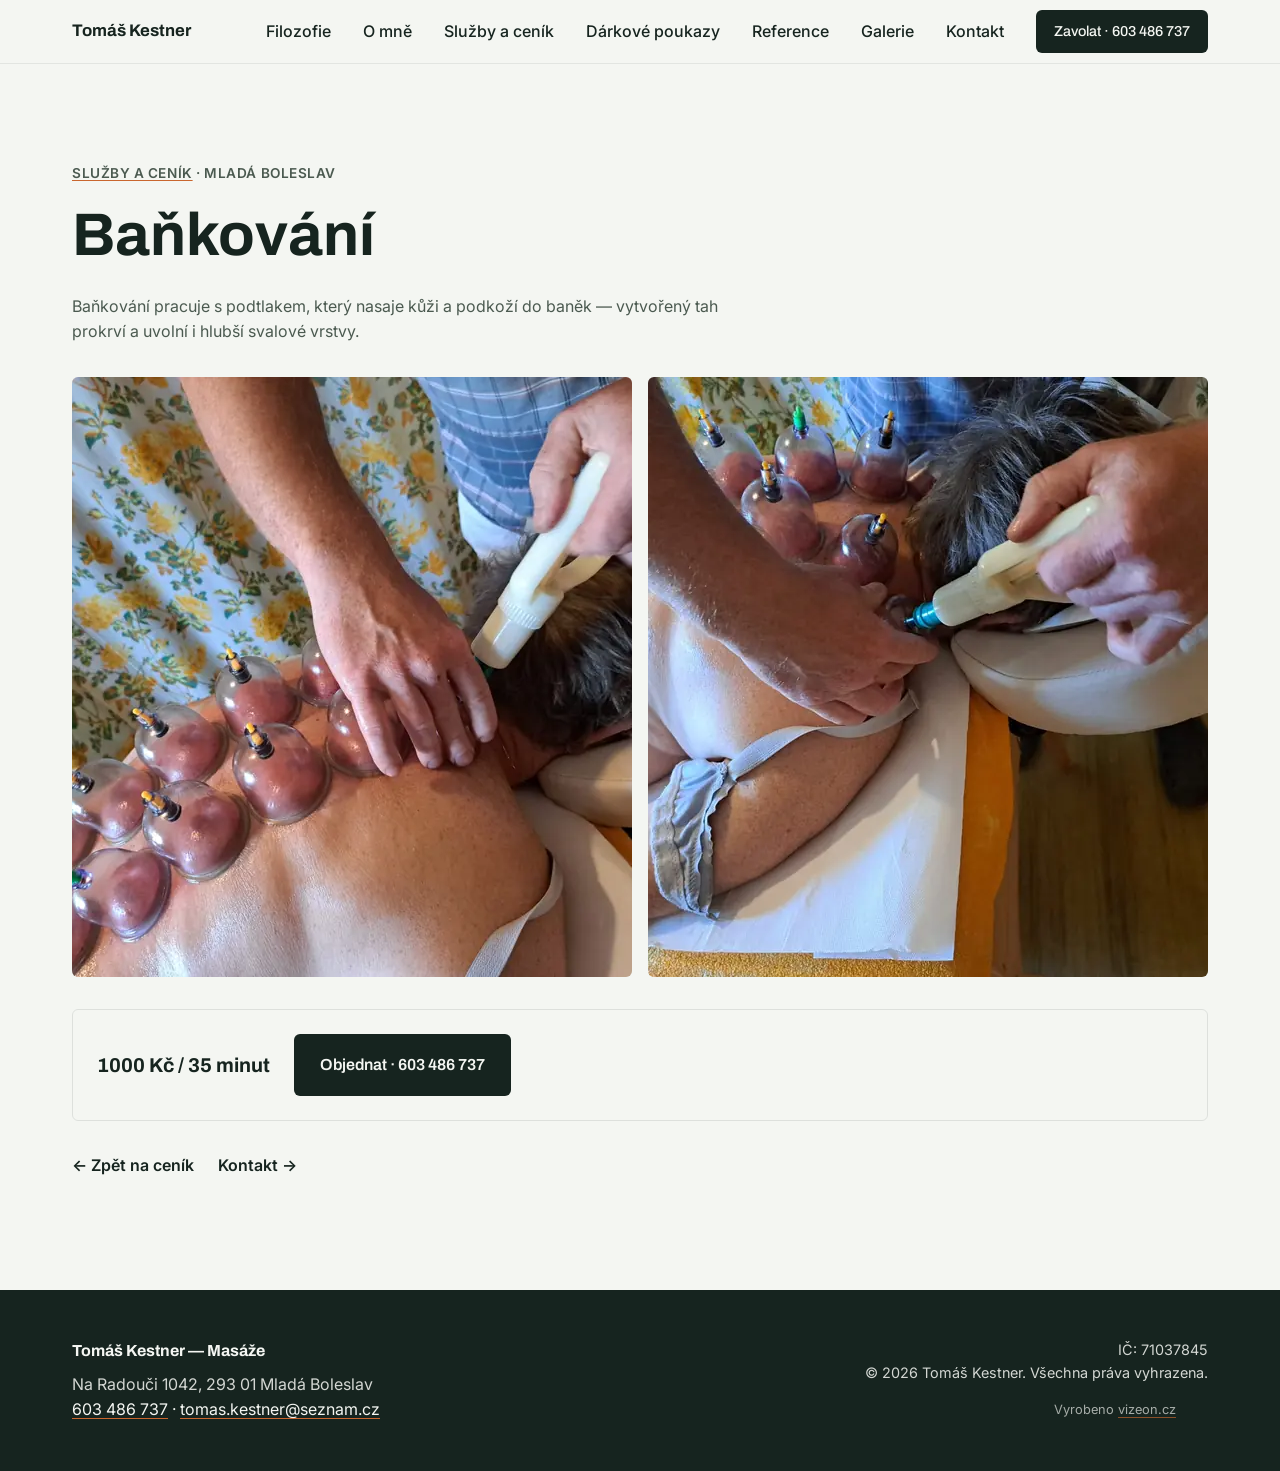
==== commit f0df6adf: "Přidat výběr služby do kontaktního formuláře a odstranit ikonku dárkových poukazů z navigace Kontakt" ====
--- a/sluzby/bankovani.html
+++ b/sluzby/bankovani.html
@@ -63,13 +63,6 @@
           <li><a href="../index.html#sluzby-cenik">Služby a ceník</a></li>
           <li>
             <a class="site-nav__menu-gift" href="../index.html#darkove-poukazy">
-              <svg class="site-nav__gift-icon" width="16" height="16" viewBox="0 0 24 24" fill="none" stroke="currentColor" stroke-width="2" stroke-linecap="round" stroke-linejoin="round" aria-hidden="true">
-                <polyline points="20 12 20 22 4 22 4 12"></polyline>
-                <rect x="2" y="7" width="20" height="5"></rect>
-                <line x1="12" y1="22" x2="12" y2="7"></line>
-                <path d="M12 7H7.5a2.5 2.5 0 0 1 0-5C11 2 12 7 12 7z"></path>
-                <path d="M12 7h4.5a2.5 2.5 0 0 0 0-5C13 2 12 7 12 7z"></path>
-              </svg>
               Dárkové poukazy
             </a>
           </li>
--- a/styles.css
+++ b/styles.css
@@ -542,19 +542,6 @@
   text-decoration: underline;
   text-decoration-color: var(--accent);
   text-underline-offset: 3px;
-}
-
-/* Zdrženlivé odlišení odkazu na Dárkové poukazy — jen malá ikonka v akcentové
-   barvě, žádný badge/glow/pill, text stejný jako ostatní položky menu. */
-.site-nav__menu a.site-nav__menu-gift {
-  display: inline-flex;
-  align-items: center;
-  gap: 6px;
-}
-
-.site-nav__gift-icon {
-  color: var(--accent);
-  flex-shrink: 0;
 }
 
 .site-nav__menu-cta {
@@ -1743,6 +1730,48 @@
   border-color: var(--error);
 }
 
+.contact-form__services {
+  margin-top: var(--space-2);
+  padding: 0;
+  border: 0;
+}
+
+.contact-form__services legend {
+  padding: 0;
+  font-weight: 600;
+  font-size: 0.9rem;
+}
+
+.contact-form__services-grid {
+  display: grid;
+  grid-template-columns: 1fr;
+  gap: var(--space-1) var(--space-2);
+  margin-top: var(--space-1);
+}
+
+@media (min-width: 480px) {
+  .contact-form__services-grid {
+    grid-template-columns: repeat(2, 1fr);
+  }
+}
+
+.contact-form__service-option {
+  display: flex;
+  align-items: center;
+  gap: var(--space-1);
+  font-weight: 400;
+  font-size: 0.9375rem;
+  margin-top: 0;
+  cursor: pointer;
+}
+
+.contact-form__service-option input {
+  width: 1.125rem;
+  height: 1.125rem;
+  accent-color: var(--accent);
+  flex-shrink: 0;
+}
+
 /* Honeypot proti botům — musí zůstat v DOM a být "vyplnitelný" pro bota, ale
    neviditelný a mimo dosah člověka. Proto ne display:none (část botů takové
    pole přeskakuje), ale odsun mimo viewport. */
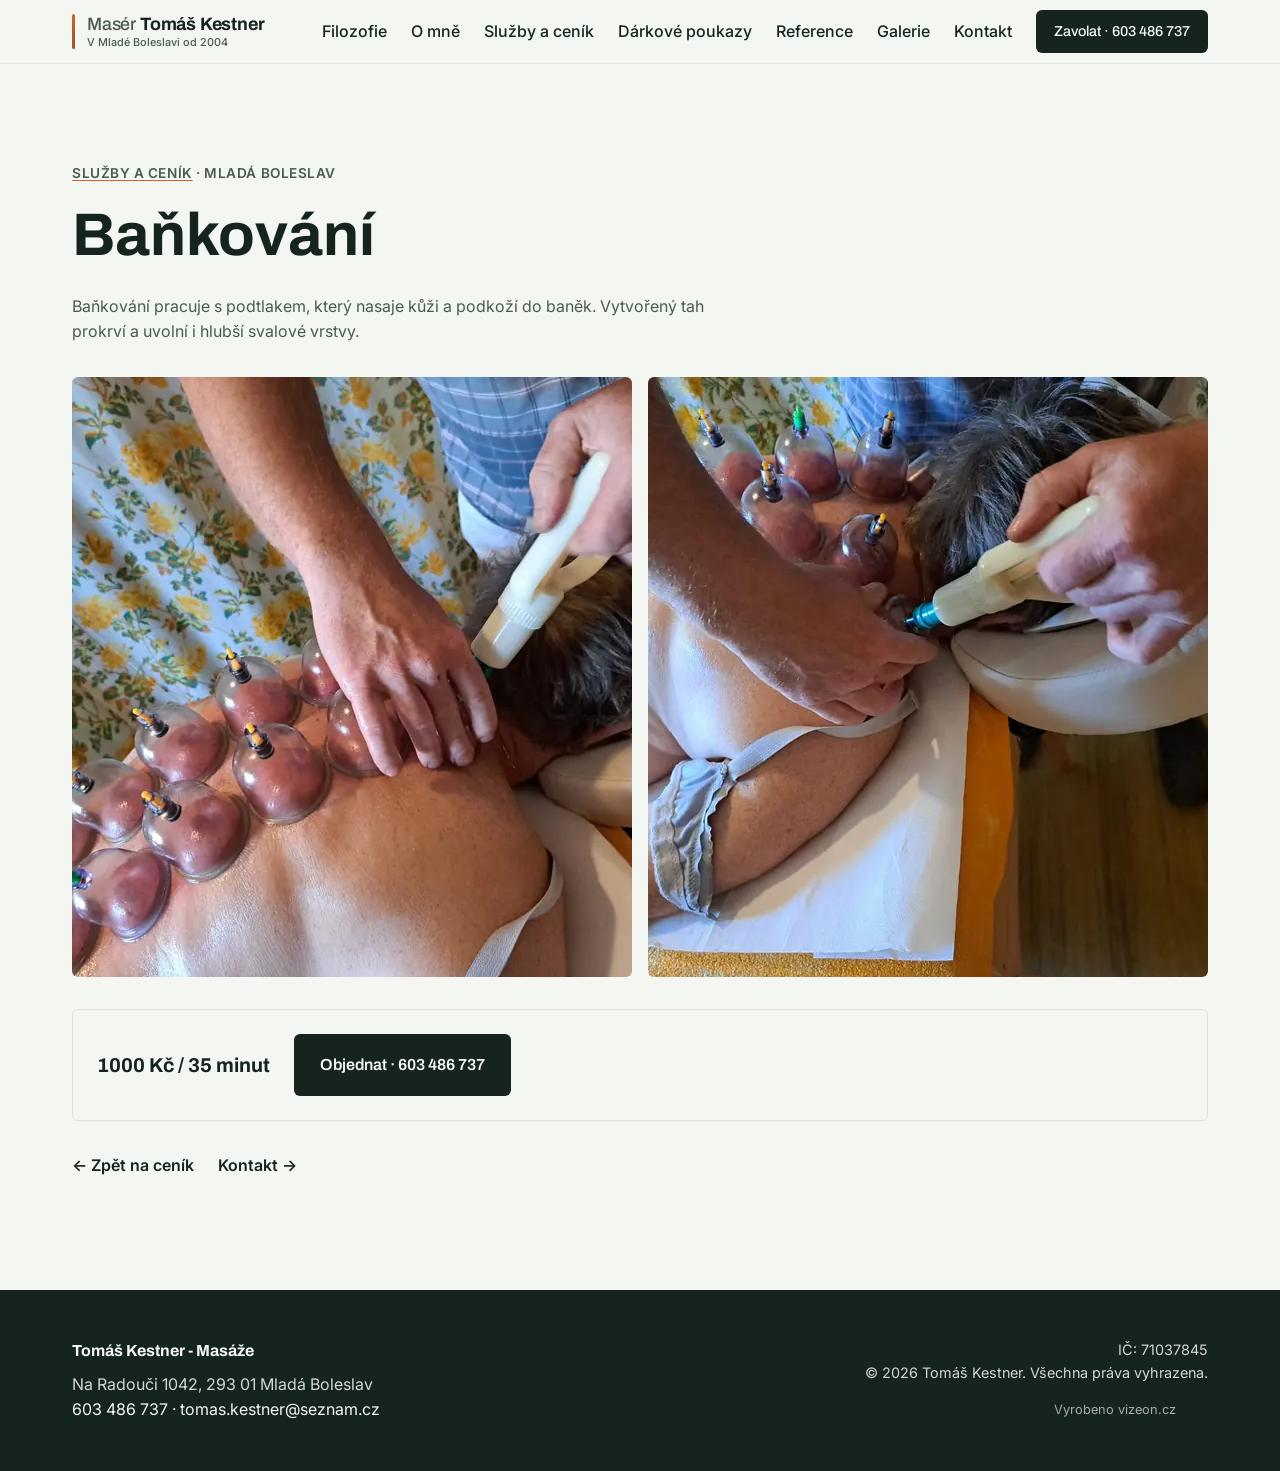
==== commit eaa707ba: "Přidat reálné fotky kineziotapingu a sjednotit interpunkci napříč webem Nahrazuje placeholder fotky " ====
--- a/sluzby/bankovani.html
+++ b/sluzby/bankovani.html
@@ -3,13 +3,13 @@
 <head>
   <meta charset="UTF-8">
   <meta name="viewport" content="width=device-width, initial-scale=1.0">
-  <title>Baňkování Mladá Boleslav — Tomáš Kestner</title>
-  <meta name="description" content="Baňkování v Mladé Boleslavi — prokrvení a uvolnění hlubokých svalových vrstev. 1000 Kč / 35 minut.">
+  <title>Baňkování Mladá Boleslav | Tomáš Kestner</title>
+  <meta name="description" content="Baňkování v Mladé Boleslavi: prokrvení a uvolnění hlubokých svalových vrstev. 1000 Kč / 35 minut.">
 
   <!-- TODO: nahradit finální doménou při nasazení (canonical, og:url, og:image) -->
   <link rel="canonical" href="https://www.example.com/sluzby/bankovani.html">
 
-  <meta property="og:title" content="Baňkování — Tomáš Kestner">
+  <meta property="og:title" content="Baňkování | Tomáš Kestner">
   <meta property="og:description" content="Prokrvení a uvolnění hlubokých svalových vrstev. 1000 Kč / 35 minut.">
   <meta property="og:image" content="https://www.example.com/og-image.jpg">
   <meta property="og:type" content="website">
@@ -41,8 +41,12 @@
 
   <header class="site-nav" id="site-nav">
     <div class="container site-nav__inner">
-      <a class="site-nav__logo" href="../index.html#hero" aria-label="Tomáš Kestner — masáže, úvod stránky">
-        <span>Tomáš Kestner</span>
+      <a class="site-nav__logo" href="../index.html#hero" aria-label="Masér Tomáš Kestner, masáže Mladá Boleslav, úvod stránky">
+        <span class="site-nav__logo-mark" aria-hidden="true"></span>
+        <span class="site-nav__logo-text">
+          <span class="site-nav__logo-name"><span class="site-nav__logo-role">Masér</span> Tomáš Kestner</span>
+          <span class="site-nav__logo-meta">V Mladé Boleslavi od 2004</span>
+        </span>
       </a>
 
       <button
@@ -85,7 +89,7 @@
 
         <p class="sluzba-detail__intro">
           Baňkování pracuje s podtlakem, který nasaje kůži a podkoží do
-          baněk — vytvořený tah prokrví a uvolní i hlubší svalové vrstvy.
+          baněk. Vytvořený tah prokrví a uvolní i hlubší svalové vrstvy.
         </p>
 
         <div class="sluzba-detail__media-grid">
@@ -96,7 +100,7 @@
                 src="../assets/img/bankovani-banky-na-zadech-800.jpg"
                 width="800" height="600"
                 loading="lazy" decoding="async"
-                alt="Baňkování zad — nasazené baňky na zádech klienta, Tomáš Kestner přidržuje rukou rameno">
+                alt="Baňkování zad, nasazené baňky na zádech klienta, Tomáš Kestner přidržuje rukou rameno">
             </picture>
           </figure>
           <figure>
@@ -106,7 +110,7 @@
                 src="../assets/img/bankovani-nasazeni-banky-800.jpg"
                 width="800" height="600"
                 loading="lazy" decoding="async"
-                alt="Nasazení baňky — Tomáš Kestner přisává pumpičkou baňku na rameno klienta, na zádech je už nasazená celá sada">
+                alt="Nasazení baňky, Tomáš Kestner přisává pumpičkou baňku na rameno klienta, na zádech je už nasazená celá sada">
             </picture>
           </figure>
         </div>
@@ -127,7 +131,7 @@
   <footer class="site-footer">
     <div class="container site-footer__inner">
       <div>
-        <p class="site-footer__brand">Tomáš Kestner — Masáže</p>
+        <p class="site-footer__brand">Tomáš Kestner - Masáže</p>
         <address>Na Radouči 1042, 293 01 Mladá Boleslav</address>
         <p>
           <a href="tel:+420603486737">603 486 737</a> ·
--- a/styles.css
+++ b/styles.css
@@ -427,18 +427,78 @@
   display: flex;
   align-items: center;
   justify-content: space-between;
+  gap: var(--space-2);
   width: 100%;
 }
 
+/* Logo-lockup: svislá flow-line + dvouřádkový blok (jméno + lokalita/rok).
+   Vejde se do 64px navu — celková výška lockupu ~34px. */
 .site-nav__logo {
   display: flex;
   align-items: center;
-  gap: var(--space-1);
+  gap: 10px;
+  text-decoration: none;
+  color: var(--ink);
+  /* flex: none — lockup se nesmí smrsknout na úkor čitelnosti jména. */
+  flex: none;
+}
+
+/* Signaturní flow-line jako značka, ne plocha. */
+.site-nav__logo-mark {
+  flex: none;
+  width: 3px;
+  align-self: stretch;
+  border-radius: 2px;
+  background: var(--flow-line);
+}
+
+.site-nav__logo-text {
+  display: flex;
+  flex-direction: column;
+  gap: 2px;
+}
+
+.site-nav__logo-name {
   font-family: var(--font-display);
   font-weight: 700;
-  font-size: 1.05rem;
-  text-decoration: none;
-  color: var(--ink);
+  font-size: 1rem;
+  line-height: 1.15;
+  letter-spacing: -0.01em;
+  white-space: nowrap;
+  transition: color 0.2s ease;
+}
+
+/* "Masér" je profese, ne jméno — nižší váha a tlumená barva, ať jméno drží důraz. */
+.site-nav__logo-role {
+  font-weight: 500;
+  color: var(--ink-soft);
+  transition: color 0.2s ease;
+}
+
+.site-nav__logo-meta {
+  font-family: var(--font-body);
+  font-weight: 500;
+  font-size: 0.7rem;
+  line-height: 1.2;
+  /* Sentence case, bez letter-spacingu/verzálek — "malým písmem" čteno doslova,
+     navíc uppercase+tracking verzi zbytečně rozšiřoval o desítky px a přetékal nav. */
+  color: var(--ink-soft);
+  white-space: nowrap;
+}
+
+.site-nav__logo:hover .site-nav__logo-name,
+.site-nav__logo:hover .site-nav__logo-role,
+.site-nav__logo:focus-visible .site-nav__logo-name,
+.site-nav__logo:focus-visible .site-nav__logo-role {
+  /* --accent-deep na --paper = 5.2:1, na text tedy vyhovuje (na rozdíl od --accent). */
+  color: var(--accent-deep);
+}
+
+@media (prefers-reduced-motion: reduce) {
+  .site-nav__logo-name,
+  .site-nav__logo-role {
+    transition: none;
+  }
 }
 
 /* Hamburger toggle — viditelný jen na mobilu */
@@ -535,6 +595,19 @@
   padding: var(--space-1) 0;
 }
 
+/* Nad 768px je menu vodorovné a sdílí řádek s širším logo-lockupem —
+   bez nowrap/flex-shrink:0 flexbox položky mačká a text se láme doprostřed
+   slova ("Služby a / ceník"), což vypadá rozbitě. Nikdy nesmí zalomit. */
+@media (min-width: 768px) {
+  .site-nav__menu li {
+    flex: none;
+  }
+
+  .site-nav__menu a {
+    white-space: nowrap;
+  }
+}
+
 /* :not(.btn) — CTA "Zavolat" je tlačítko, ne textový odkaz. Bez toho tahle
    specifičtější regle přebije .btn { text-decoration: none } a při hoveru i
    po tapu na mobilu (kde hover stav ulpí) mu pod textem svítí akcentová linka. */
@@ -563,9 +636,25 @@
   color: var(--paper);
 }
 
-@media (min-width: 768px) {
+/* Vodorovné desktopové menu (7 položek + CTA) se s nowrap položkami
+   (viz výše) nevejde na šířku pod 1024px, ani s kompaktním logem — pod touto
+   hranicí by tlačítko a poslední odkazy přetekly stránku vodorovně. Hamburger
+   proto zůstává až do 1024px, ne jen do 768px jako v původním layoutu. */
+@media (min-width: 1024px) {
   .site-nav__toggle {
     display: none;
+  }
+
+  .site-nav__logo {
+    gap: 12px;
+  }
+
+  .site-nav__logo-name {
+    font-size: 1.12rem;
+  }
+
+  .site-nav__logo-meta {
+    font-size: 0.68rem;
   }
 
   .site-nav__nav {
@@ -581,7 +670,11 @@
     flex-direction: row;
     align-items: center;
     padding: 0;
-    gap: var(--space-4);
+    /* Užší rozestup než původní --space-4 — širší logo-lockup jinak tlačí
+       položky na hranu zalomení. .container je shora omezený na
+       --container-max (1200px), takže nad 1280px není žádná další šířka
+       navíc — gap proto zůstává stejný na celé desktopové šíři. */
+    gap: var(--space-3);
   }
 
   .site-nav__menu-cta {
@@ -592,6 +685,40 @@
     width: auto;
     padding: var(--space-1) var(--space-2);
     font-size: 0.9rem;
+  }
+}
+
+/* 1024–1279px: vodorovné menu už běží, ale .container je pořád užší než
+   1280px cíl plného lockupu — kompaktní jednořádkové logo (bez mark/role/
+   meta), stejně jako v původním logu, a užší mezery mezi položkami, ať se
+   CTA tlačítko a poslední odkazy vejdou bez přetečení (na 1024px má reálné
+   písmo Archivo/Inter jen pár px rezervy navíc). */
+@media (min-width: 1024px) and (max-width: 1279.98px) {
+  .site-nav__logo-mark,
+  .site-nav__logo-role,
+  .site-nav__logo-meta {
+    display: none;
+  }
+
+  .site-nav__logo-name {
+    font-size: 1rem;
+  }
+
+  .site-nav__menu {
+    gap: var(--space-2);
+  }
+}
+
+@media (min-width: 1280px) {
+  .site-nav__logo-mark,
+  .site-nav__logo-meta {
+    display: block;
+  }
+
+  /* Inline, ne block — "Masér" sedí uvnitř jednořádkového jména, block by ho
+     shodil na vlastní řádek. */
+  .site-nav__logo-role {
+    display: inline;
   }
 }
 
@@ -674,20 +801,18 @@
   animation: hero-in 0.6s ease both;
 }
 
-.hero__content .section-eyebrow {
+/* Stagger začíná H1 — eyebrow „Mladá Boleslav · Od 2004" je z hero pryč
+   (lokalita zůstává v H1 i v nav logu). */
+.hero__content h1 {
   animation-delay: 0s;
 }
 
-.hero__content h1 {
+.hero__content .hero__subtitle {
   animation-delay: 0.08s;
 }
 
-.hero__content .hero__subtitle {
+.hero__content .hero__cta {
   animation-delay: 0.16s;
-}
-
-.hero__content .hero__cta {
-  animation-delay: 0.24s;
 }
 
 @keyframes hero-in {
@@ -1949,8 +2074,12 @@
 
 .site-footer a {
   color: var(--paper);
+  text-decoration: none;
+}
+
+.site-footer a:hover,
+.site-footer a:focus-visible {
   text-decoration: underline;
-  text-decoration-color: var(--accent);
   text-underline-offset: 3px;
 }
 
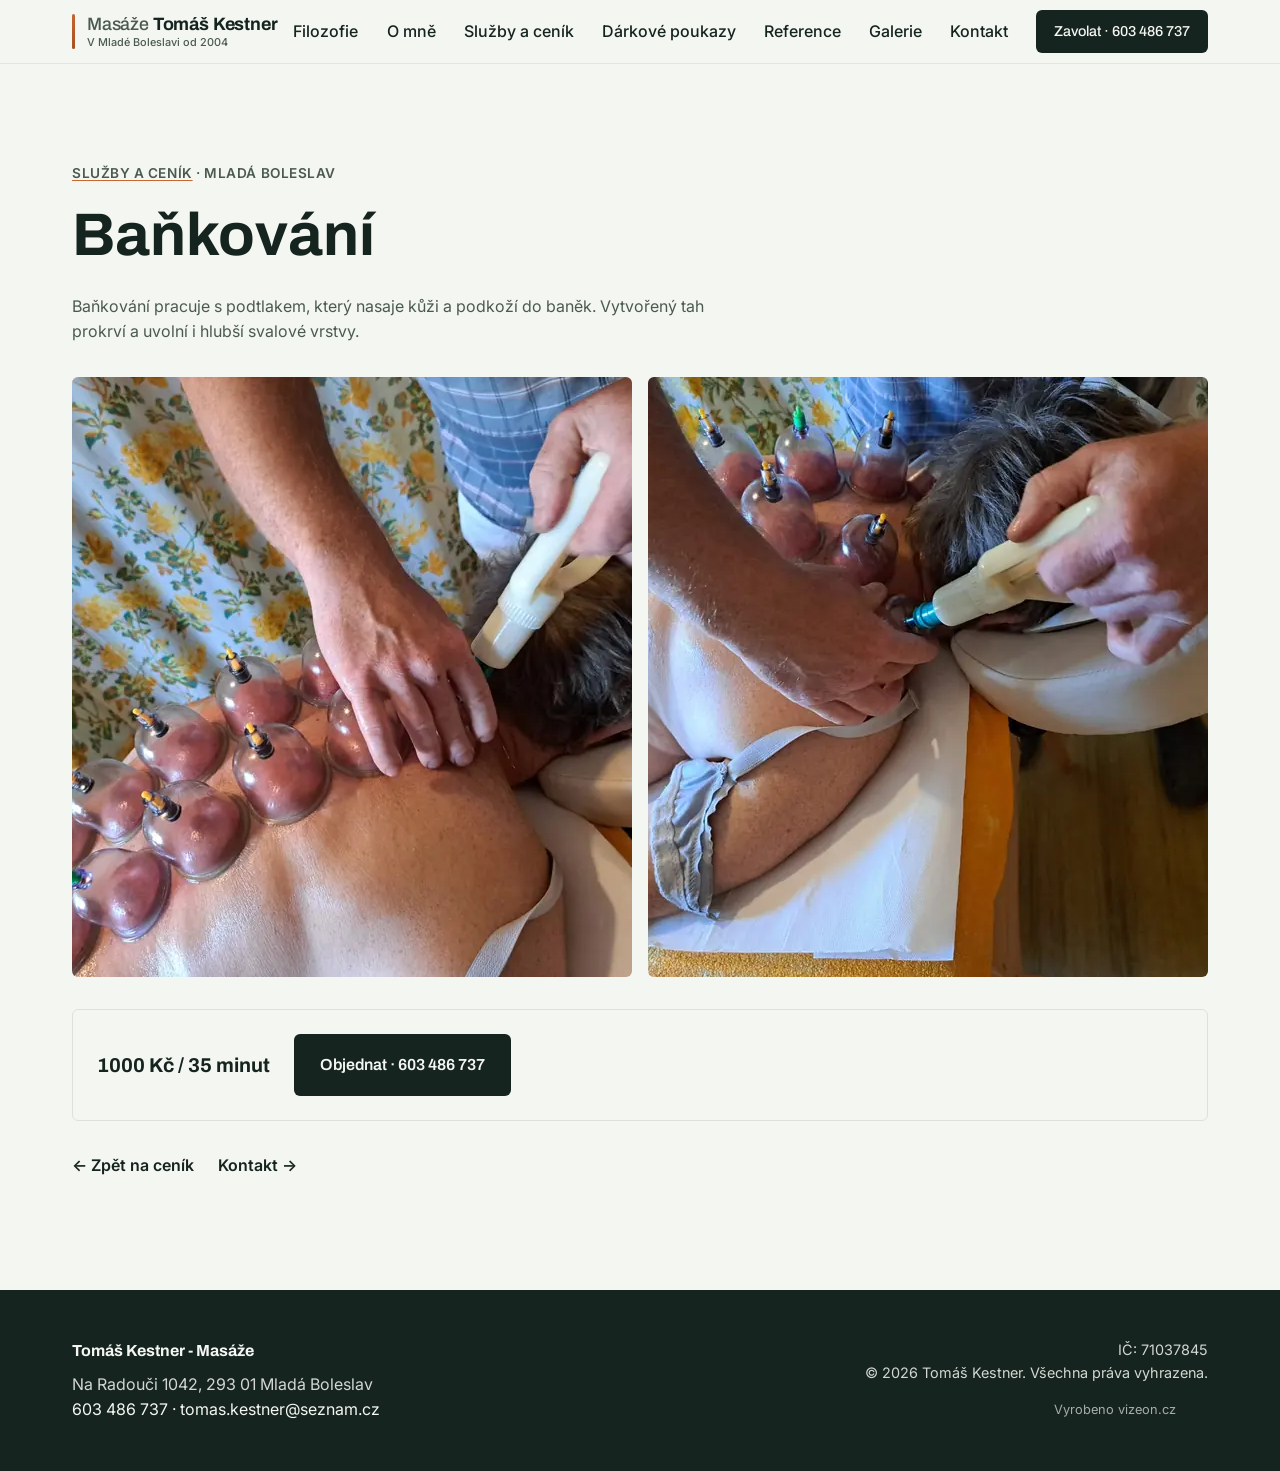
==== commit 32cfddb5: "Nahradit portrét v sekci O mně reálnou fotkou u masážního stolu a doladit mobilní lightbox a navigac" ====
--- a/sluzby/bankovani.html
+++ b/sluzby/bankovani.html
@@ -44,7 +44,7 @@
       <a class="site-nav__logo" href="../index.html#hero" aria-label="Masér Tomáš Kestner, masáže Mladá Boleslav, úvod stránky">
         <span class="site-nav__logo-mark" aria-hidden="true"></span>
         <span class="site-nav__logo-text">
-          <span class="site-nav__logo-name"><span class="site-nav__logo-role">Masér</span> Tomáš Kestner</span>
+          <span class="site-nav__logo-name"><span class="site-nav__logo-role">Masáže</span> Tomáš Kestner</span>
           <span class="site-nav__logo-meta">V Mladé Boleslavi od 2004</span>
         </span>
       </a>
--- a/styles.css
+++ b/styles.css
@@ -663,6 +663,10 @@
     overflow: visible;
     border-bottom: none;
     background: transparent;
+    /* flex: 1 — nav vyplní zbylou šířku vedle loga, jinak si vezme jen
+       šířku obsahu a space-between na .site-nav__inner ho jako celek
+       odsune až k pravému okraji (velká mezera hned za logem). */
+    flex: 1;
     width: auto;
   }
 
@@ -670,10 +674,11 @@
     flex-direction: row;
     align-items: center;
     padding: 0;
-    /* Užší rozestup než původní --space-4 — širší logo-lockup jinak tlačí
-       položky na hranu zalomení. .container je shora omezený na
-       --container-max (1200px), takže nad 1280px není žádná další šířka
-       navíc — gap proto zůstává stejný na celé desktopové šíři. */
+    width: 100%;
+    /* justify-content rozprostře položky (včetně CTA tlačítka) rovnoměrně
+       přes celou šířku navu; gap drží minimální odstup, kdyby se položky
+       kvůli úzkému containeru přiblížily víc, než je čitelné. */
+    justify-content: space-between;
     gap: var(--space-3);
   }
 
@@ -1685,9 +1690,15 @@
   line-height: 1.4;
   text-align: center;
   max-width: 60ch;
-  /* Šipky prev/next jsou position: fixed u okrajů (48px + odsazení), proto
-     si popisek po stranách nechává místo — jinak by na mobilu tekl pod ně. */
-  padding-inline: calc(48px + var(--space-3));
+}
+
+@media (min-width: 768px) {
+  .lightbox__caption {
+    /* Šipky prev/next jsou position: fixed u okrajů (48px + odsazení), proto
+       si popisek po stranách nechává místo — jinak by tekl pod ně. Na mobilu
+       jsou šipky skryté (viz .lightbox__nav), takže tam odsazení odpadá. */
+    padding-inline: calc(48px + var(--space-3));
+  }
 }
 
 .lightbox__close,
@@ -1735,6 +1746,19 @@
   right: var(--space-3);
   top: 50%;
   transform: translateY(-50%);
+}
+
+/* Na mobilu šipky vypadají jako neforemné kolečko navíc přes fotku — na
+   dotykovém displeji navigaci mezi fotkami nahrazuje swipe (viz script.js).
+   Od 768px, kde je víc místa a chybí gesto, se šipky zase zobrazí. */
+.lightbox__nav {
+  display: none;
+}
+
+@media (min-width: 768px) {
+  .lightbox__nav {
+    display: inline-flex;
+  }
 }
 
 /* =========================================================
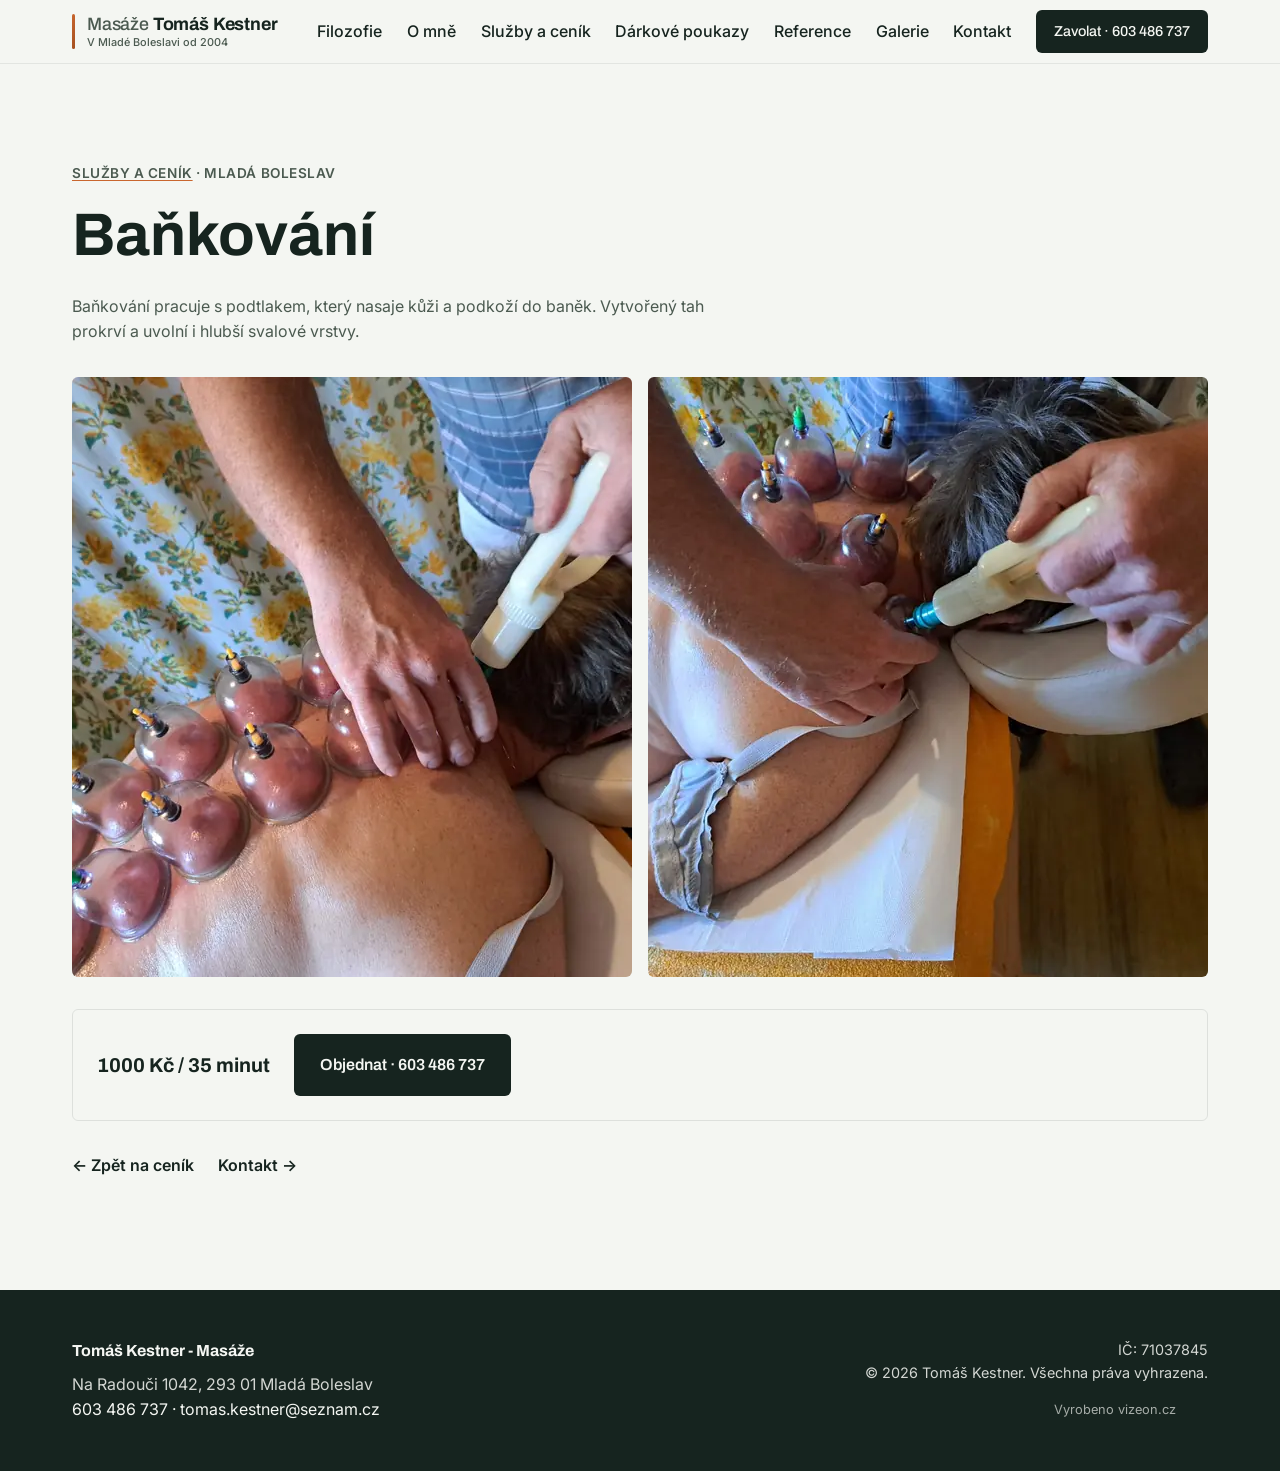
==== commit b49ee083: "Vyměnit hero fotku, přidat auto-scroll karusel referencí a opravit rozbité favicon odkazy Hero sekce" ====
--- a/sluzby/bankovani.html
+++ b/sluzby/bankovani.html
@@ -17,8 +17,6 @@
   <meta property="og:url" content="https://www.example.com/sluzby/bankovani.html">
   <meta name="twitter:card" content="summary_large_image">
 
-  <link rel="icon" type="image/svg+xml" href="../assets/icons/favicon.svg">
-  <link rel="icon" type="image/png" sizes="32x32" href="../assets/icons/favicon-32.png">
   <link rel="apple-touch-icon" href="../apple-touch-icon.png">
 
   <link rel="preconnect" href="https://fonts.googleapis.com">
--- a/styles.css
+++ b/styles.css
@@ -647,6 +647,9 @@
 
   .site-nav__logo {
     gap: 12px;
+    /* Bez toho sedí lockup hned vedle prvního odkazu menu (Filozofie) —
+       jen base gap 16px z .site-nav__inner nestačí na vizuální oddech. */
+    margin-right: var(--space-3);
   }
 
   .site-nav__logo-name {
@@ -1486,28 +1489,104 @@
   margin-bottom: var(--space-4);
 }
 
-.reference-grid {
-  display: grid;
-  grid-template-columns: 1fr;
+/* Karuselový pás: v script.js se nekonečně sám pomalu posouvá doprava
+   (autoplay přes requestAnimationFrame), dokud návštěvník nezasáhne
+   myší/touchem/klávesou/šipkou — pak se na chvíli zastaví. Karty jsou
+   v markupu 2x (viz index.html), takže smyčka nemá viditelný konec.
+   Bez scroll-snap: rAF a CSS scroll-snap by si navzájem přetahovaly
+   scrollLeft (snap by po každém drobném kroku autoplaye pás vracel zpátky
+   na nejbližší kartu), takže se karty zarovnávají jen vizuálně přes gap. */
+.reference-marquee {
+  position: relative;
+  margin-top: var(--space-4);
+}
+
+.reference-track {
+  display: flex;
   gap: var(--space-3);
-}
-
-@media (min-width: 768px) {
-  .reference-grid {
-    grid-template-columns: repeat(2, 1fr);
-  }
-}
-
-@media (min-width: 1024px) {
-  .reference-grid {
-    grid-template-columns: repeat(3, 1fr);
-  }
+  overflow-x: auto;
+  padding-block: 4px;
+  scrollbar-width: none;
+  -webkit-mask-image: linear-gradient(
+    90deg,
+    transparent,
+    #000 24px,
+    #000 calc(100% - 24px),
+    transparent
+  );
+  mask-image: linear-gradient(
+    90deg,
+    transparent,
+    #000 24px,
+    #000 calc(100% - 24px),
+    transparent
+  );
+}
+
+.reference-track::-webkit-scrollbar {
+  display: none;
+}
+
+/* Reduced motion nemá zvláštní CSS výjimku: šipky v script.js posouvají
+   pás vždy okamžitě (bez animace) a autoplay se u reduced motion vůbec
+   nespouští. */
+
+.reference-marquee__arrow {
+  position: absolute;
+  top: 50%;
+  z-index: 2;
+  display: flex;
+  align-items: center;
+  justify-content: center;
+  width: 40px;
+  height: 40px;
+  padding: 0;
+  border: 1px solid rgba(22, 36, 31, 0.15);
+  border-radius: 50%;
+  background: var(--paper);
+  color: var(--ink);
+  cursor: pointer;
+  transition: background 0.2s ease, color 0.2s ease, border-color 0.2s ease;
+  transform: translateY(-50%);
+}
+
+.reference-marquee__arrow:hover {
+  background: var(--accent);
+  border-color: var(--accent);
+  color: #fff;
+}
+
+.reference-marquee__arrow:focus-visible {
+  outline: 2px solid var(--accent);
+  outline-offset: 2px;
+}
+
+.reference-marquee__arrow svg {
+  width: 18px;
+  height: 18px;
+}
+
+.reference-marquee__arrow--prev {
+  left: var(--space-1);
+}
+
+.reference-marquee__arrow--next {
+  right: var(--space-1);
+}
+
+/* flex-shrink: 0 přímo na <li> — bez toho by flexbox karty v přetékajícím
+   pásu stlačoval na min-content místo toho, aby nechal .reference-track
+   scrollovat v plné šířce karet. */
+.reference-track > li {
+  flex-shrink: 0;
 }
 
 .reference-card {
   position: relative;
+  width: min(85vw, 360px);
+  flex-shrink: 0;
   height: 100%;
-  min-height: 180px;
+  min-height: 200px;
   display: flex;
   flex-direction: column;
   gap: var(--space-2);
@@ -1519,6 +1598,13 @@
   border-image: var(--flow-line) 1;
 }
 
+.reference-card__head {
+  display: flex;
+  align-items: center;
+  justify-content: space-between;
+  gap: var(--space-2);
+}
+
 .reference-card__quote-mark {
   width: 28px;
   height: 28px;
@@ -1526,6 +1612,17 @@
   color: var(--accent);
 }
 
+.reference-card__rating {
+  display: flex;
+  gap: 2px;
+}
+
+.reference-card__star {
+  width: 14px;
+  height: 14px;
+  fill: var(--accent);
+}
+
 .reference-card__quote {
   margin: 0;
   color: var(--ink);
@@ -1552,33 +1649,6 @@
 .reference-card__context {
   font-size: 0.85rem;
   color: var(--ink-soft);
-}
-
-/* Prázdný slot — stejný vizuální jazyk jako .photo-placeholder (šrafa +
-   přerušovaný rám), aby bylo na první pohled jasné, že jde o zástupný
-   obsah, ne o hotovou referenci. Bez flow-line borderu: ta patří jen
-   vyplněné kartě. */
-.reference-card--placeholder {
-  align-items: center;
-  justify-content: center;
-  text-align: center;
-  background: repeating-linear-gradient(
-    135deg,
-    rgba(22, 36, 31, 0.05) 0 10px,
-    transparent 10px 20px
-  );
-  border: 2px dashed var(--ink-soft);
-  border-image: none;
-  color: var(--ink-soft);
-}
-
-.reference-card--placeholder .reference-card__quote-mark {
-  color: var(--ink-soft);
-}
-
-.reference-card__placeholder-caption {
-  font-size: 0.8rem;
-  letter-spacing: 0.04em;
 }
 
 /* =========================================================
